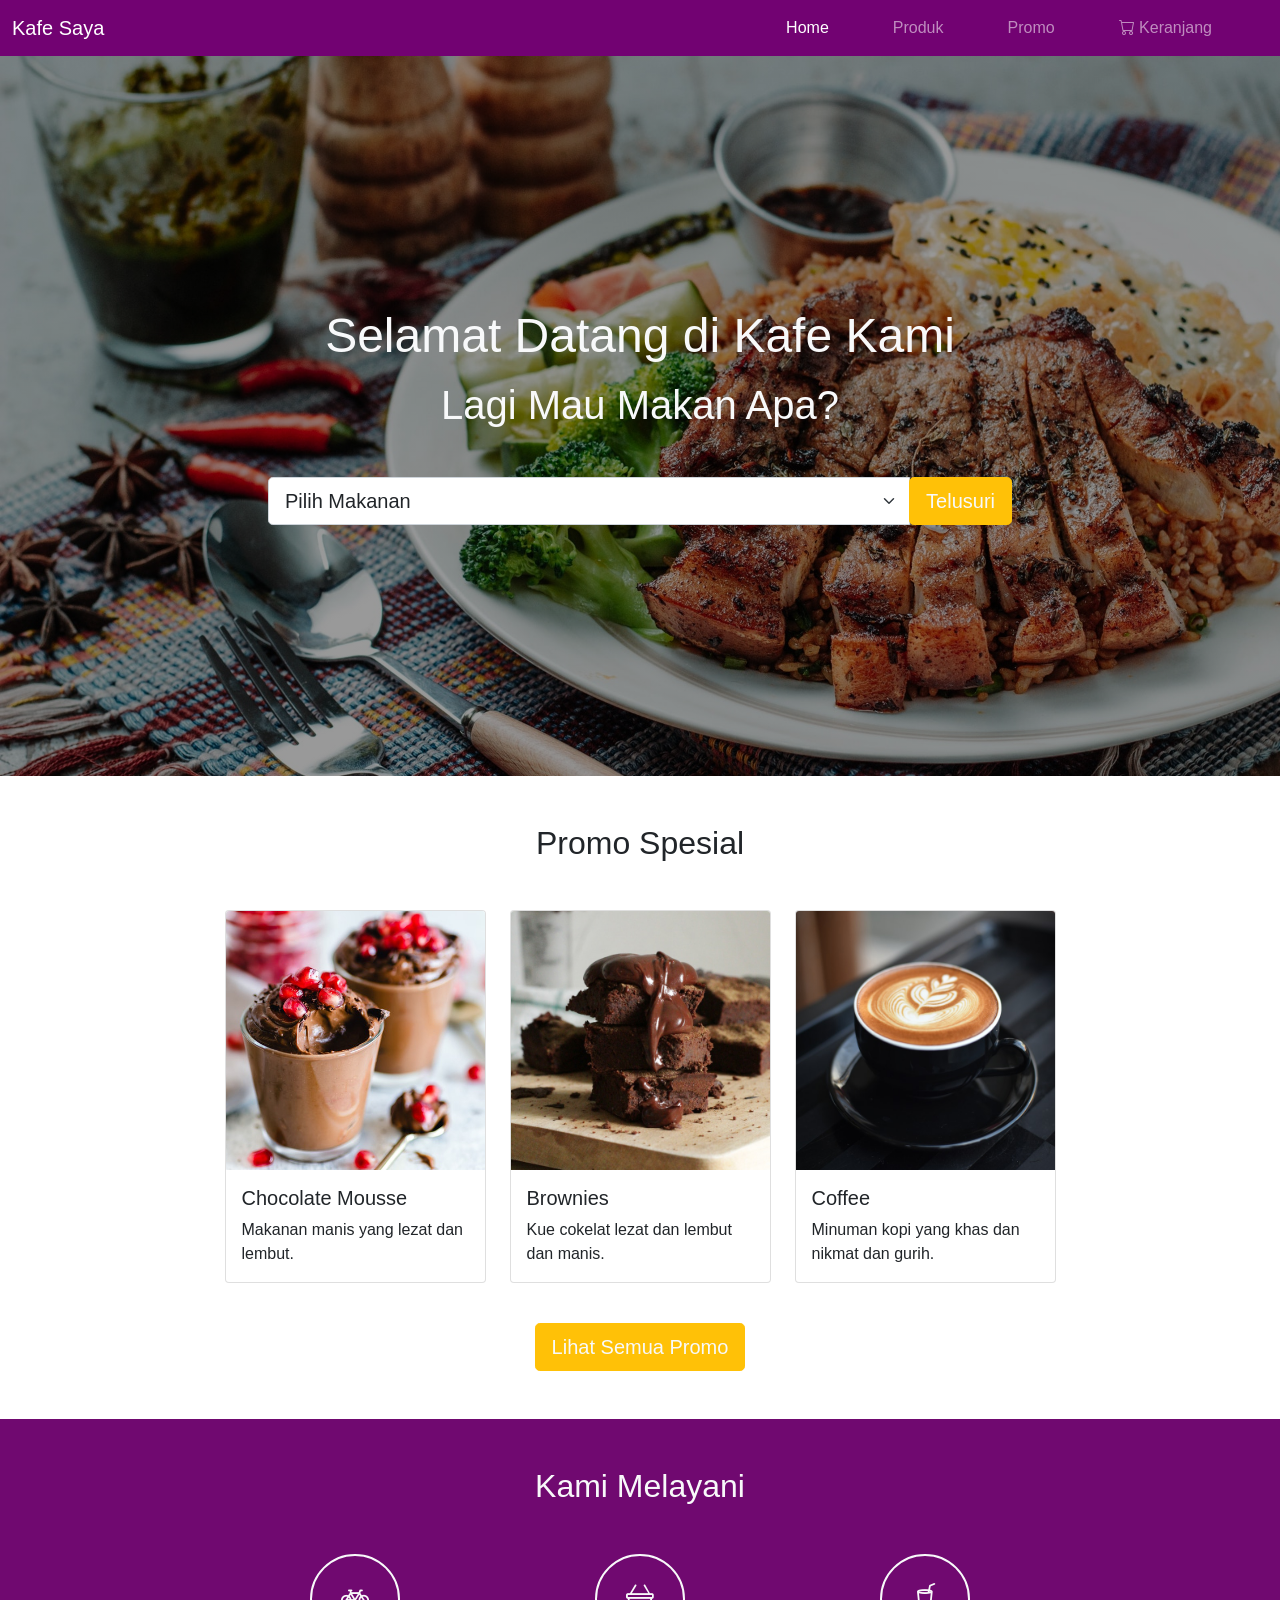
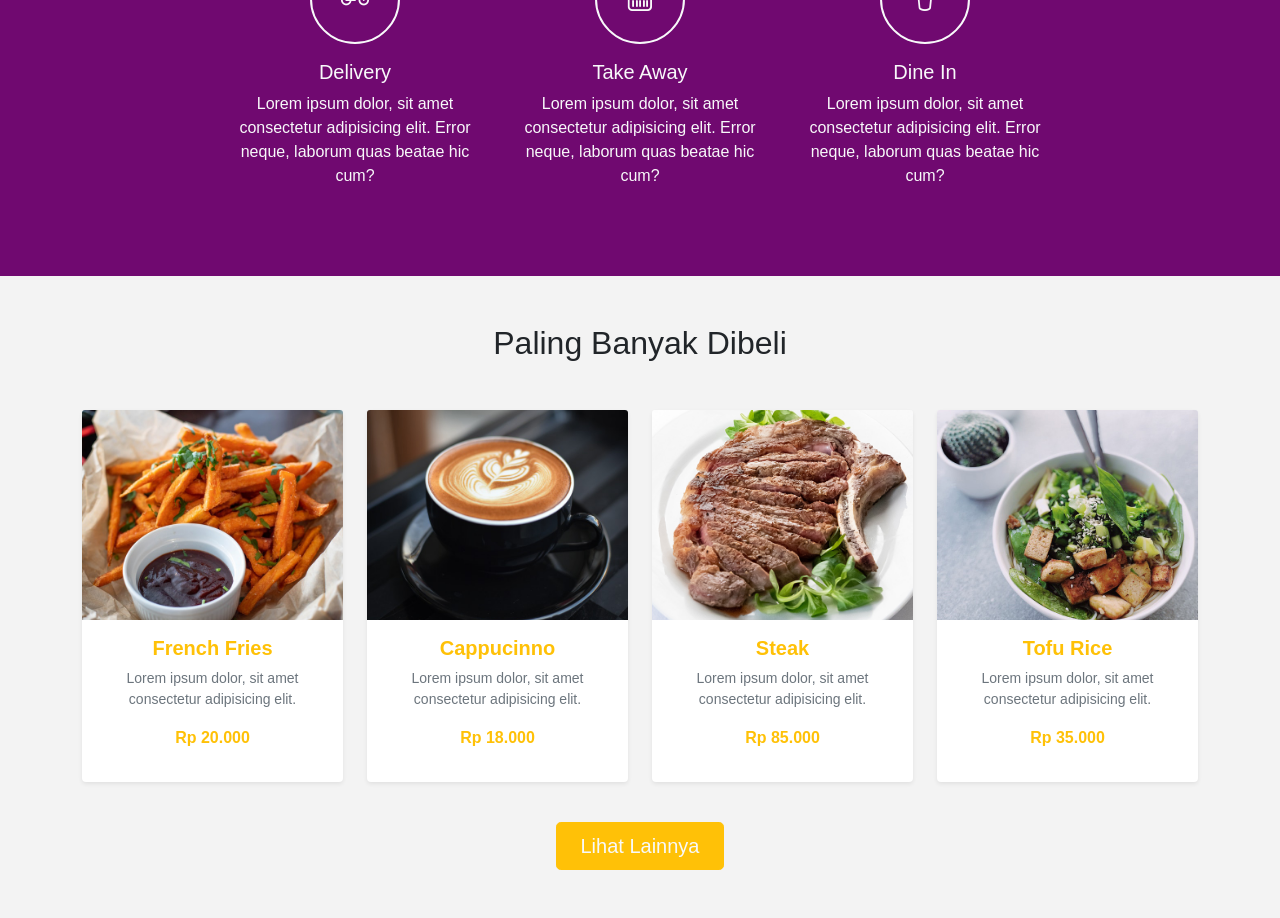
==== index.html @ b51c82a8 "First Commit2" ====
<!DOCTYPE html>
<html lang="en">
<head>
    <meta charset="UTF-8">
    <meta name="viewport" content="width=device-width, initial-scale=1.0">
    <title>Toko Saya</title>
    <link rel="stylesheet" href="bootstrap-5.0.0-dist/css/bootstrap.min.css">
    <link rel="stylesheet" href="https://cdn.jsdelivr.net/npm/bootstrap-icons@1.13.1/font/bootstrap-icons.min.css">
    <link rel="stylesheet" href="/css/style.css">
</head>
<body>

    <nav class="navbar navbar-expand-lg navbar-dark bg-dark main-color">
  <div class="container-fluid">
    <button class="navbar-toggler" type="button" data-bs-toggle="collapse" data-bs-target="#navbarNav" aria-controls="navbarNav" aria-expanded="false" aria-label="Toggle navigation">
      <span class="navbar-toggler-icon"></span>
    </button>
    <div class="collapse navbar-collapse" id="navbarNav">
        <a class="navbar-brand me-auto" href="#">Kafe Saya</a>
      <ul class="navbar-nav">
        <li class="nav-item me-5">
          <a class="nav-link active" aria-current="page" href="#">Home</a>
        </li>
        <li class="nav-item me-5">
          <a class="nav-link" href="#">Produk</a>
        </li>
        <li class="nav-item me-5">
          <a class="nav-link" href="#">Promo</a>
        </li>
        <li class="nav-item me-5">
          <a class="nav-link" href="#"><i class="bi bi-cart"></i> Keranjang</a>
        </li>
      </ul>
    </div>
  </div>
</nav>

<div class="container-fluid banner align-items-center d-flex justify-content-center">
    <div class="container">
        <h1 class="text-light text-center display-5 mb-3">Selamat Datang di Kafe Kami</h1>
        <h2 class="text-light text-center display-6 mb-4">Lagi Mau Makan Apa?</h2>
        <div class="col-md-8 offset-md-2">
            <div class="input-group input-group-lg mt-5">
                <select class="form-select" id="inputGroupSelect04">
                    <option selected>Pilih Makanan</option>
                    <option value="1">Western Food</option>
                    <option value="2">Eastern Food</option>
                    <option value="3">Indonesian Food</option>
                </select>
                    <div class="input-group-append">
                        <button class="btn btn-lg btn-warning text-light" type="button">Telusuri</button>
                    </div>
            </div>
        </div>
    </div>
</div>

<div class="container-fluid py-5">
    <div class="container">
        <h2 class="text-center ">Promo Spesial</h2>

        <div class="row mt-5 justify-content-center">
            <div class="col-sm-6 col-lg-3 hovered-card mb-3">
                <div class="card">
                    <img src="image/product/thumb/chocolate-mousse.jpg" class="card-img-top" alt="...">
                    <div class="card-body">
                        <h5 class="card-title">Chocolate Mousse</h5>
                        <p class="card-text">Makanan manis yang lezat dan lembut.</p>
            
                    </div>
                </div>
            </div>

            <div class="col-sm-6 col-lg-3 hovered-card mb-3">
                <div class="card">
                    <img src="image/product/thumb/brownies.jpg" class="card-img-top" alt="...">
                    <div class="card-body">
                        <h5 class="card-title">Brownies</h5>
                        <p class="card-text">Kue cokelat lezat dan lembut dan manis.</p>
                    </div>
                </div>
            </div>

            <div class="col-sm-6 col-lg-3 hovered-card mb-3">
                <div class="card">
                    <img src="image/product/thumb/coffee.jpg" class="card-img-top" alt="...">
                    <div class="card-body">
                        <h5 class="card-title">Coffee</h5>
                        <p class="card-text">Minuman kopi yang khas dan nikmat dan gurih.</p>
                      
                    </div>
                </div>
            </div>    
            <div class="text-center mt-4 d-flex justify-content-center">
                <button class="btn btn-warning btn-lg text-light">Lihat Semua Promo</button>
            </div>
        </div>
    </div>
</div>

<div class="container-fluid py-5 pelayanan">
    <div class="container">
        <h2 class="text-center text-light mb-5">Kami Melayani</h2>

        <div class="row justify-content-center text-center text-light">

            <!-- Delivery -->
            <div class="col-sm-6 col-lg-3 mb-4 pelayanan-content">
                <div class="d-flex justify-content-center mb-3">
                    <div class="icon-circle rounded-circle d-flex align-items-center justify-content-center border border-light border-2">
                        <i class="bi bi-bicycle fs-3 text-light"></i>
                    </div>
                </div>
                <h5 class="text-light">Delivery</h5>
                <p class="text-light">Lorem ipsum dolor, sit amet consectetur adipisicing elit. Error neque, laborum quas beatae hic cum?</p>
            </div>

            <!-- Take Away -->
            <div class="col-sm-6 col-lg-3 mb-4 pelayanan-content">
                <div class="d-flex justify-content-center mb-3">
                    <div class="icon-circle rounded-circle d-flex align-items-center justify-content-center border border-light border-2">
                        <i class="bi bi-basket fs-3 text-light"></i>
                    </div>
                </div>
                <h5 class="text-light">Take Away</h5>
                <p class="text-light">Lorem ipsum dolor, sit amet consectetur adipisicing elit. Error neque, laborum quas beatae hic cum?</p>
            </div>

            <!-- Dine In -->
            <div class="col-sm-6 col-lg-3 mb-4 pelayanan-content">
                <div class="d-flex justify-content-center mb-3">
                    <div class="icon-circle rounded-circle d-flex align-items-center justify-content-center border border-light border-2">
                        <i class="bi bi-cup-straw fs-3 text-light"></i>
                    </div>
                </div>
                <h5 class="text-light">Dine In</h5>
                <p class="text-light">Lorem ipsum dolor, sit amet consectetur adipisicing elit. Error neque, laborum quas beatae hic cum?</p>
            </div>

        </div>
    </div>
</div>


<div class="container-fluid py-5 menu-favorit">
    <div class="container">
        <h2 class="text-center mb-5">Paling Banyak Dibeli</h2>

        <div class="row justify-content-center">

            <!-- Card 1: French Fries -->
            <div class="col-sm-6 col-lg-3 mb-4 menu-favorit-content">
                <div class="card border-0 shadow-sm">
                    <img src="image/product/thumb/french-fries.jpg" class="card-img-top" alt="French Fries" style="height: 210px; object-fit: cover;">
                    <div class="card-body text-center">
                        <h5 class="card-title fw-bold" style="color: #FFC107;">French Fries</h5>
                        <p class="card-text text-muted small">Lorem ipsum dolor, sit amet consectetur adipisicing elit.</p>
                        <p class="fw-bold" style="color: #FFC107;">Rp 20.000</p>
                    </div>
                </div>
            </div>

            <!-- Card 2: Cappucino -->
            <div class="col-sm-6 col-lg-3 mb-4 menu-favorit-content">
                <div class="card border-0 shadow-sm">
                    <img src="image/product/thumb/coffee.jpg" class="card-img-top" alt="Cappucino" style="height: 210px; object-fit: cover;">
                    <div class="card-body text-center">
                        <h5 class="card-title fw-bold" style="color: #FFC107;">Cappucinno</h5>
                        <p class="card-text text-muted small">Lorem ipsum dolor, sit amet consectetur adipisicing elit.</p>
                        <p class="fw-bold" style="color: #FFC107;">Rp 18.000</p>
                    </div>
                </div>
            </div>

            <!-- Card 3: Steak -->
            <div class="col-sm-6 col-lg-3 mb-4 menu-favorit-content">
                <div class="card border-0 shadow-sm">
                    <img src="image/product/thumb/steak.jpg" class="card-img-top" alt="Steak" style="height: 210px; object-fit: cover;">
                    <div class="card-body text-center">
                        <h5 class="card-title fw-bold" style="color: #FFC107;">Steak</h5>
                        <p class="card-text text-muted small">Lorem ipsum dolor, sit amet consectetur adipisicing elit.</p>
                        <p class="fw-bold" style="color: #FFC107;">Rp 85.000</p>
                    </div>
                </div>
            </div>

            <!-- Card 4: Tofu Rice -->
            <div class="col-sm-6 col-lg-3 mb-4 menu-favorit-content">
                <div class="card border-0 shadow-sm">
                    <img src="image/product/thumb/tofu-rice.jpg" class="card-img-top" alt="Tofu Rice" style="height: 210px; object-fit: cover;">
                    <div class="card-body text-center">
                        <h5 class="card-title fw-bold" style="color: #FFC107;">Tofu Rice</h5>
                        <p class="card-text text-muted small">Lorem ipsum dolor, sit amet consectetur adipisicing elit.</p>
                        <p class="fw-bold" style="color: #FFC107;">Rp 35.000</p>
                    </div>
                </div>
            </div>

        </div>

        <!-- Tombol -->
        <div class="text-center mt-3">
            <button class="btn btn-warning btn-lg text-light px-4">Lihat Lainnya</button>
        </div>

    </div>
</div

<script src="bootstrap-5.0.0-dist/js/bootstrap.bundle.min.js"></script>
</body>
</html>
---- css/style.css ----
body {
    font-family: cursive, 'Trebuchet MS', 'Lucida Sans Unicode', 'Lucida Grande', 'Lucida Sans', Arial, sans-serif;
}

.main-bg {
    background-color: rgb(114, 2, 114);
}

.main-color {
    color: rgb(114, 2, 114) !important;
    background-color: rgb(114, 2, 114) !important;
}

/* banner */

.banner {
    height: 80vh;
    background: linear-gradient(rgba(0, 0, 0, 0.4), rgba(0, 0, 0, 0.4)), url('../image/banner.jpg');
    background-size: cover;
    background-position: center;
}

/* promo */

.hovered-card {
    transition: .3s;
}

.hovered-card:hover {
    transform: scale(1.1);
}

.card-promo {
    transition: .3s;
    margin-bottom: 20px;
}

.card-promo:hover {
    transform: scale(1.1);
}

/* pelayanan */

.pelayanan {
    background-color: #700970;
}

.pelayanan-content {
    transition: .3s;
}

.pelayanan-content:hover {
    transform: scale(1.1);
}

.pelayanan .icon-circle {
    width: 90px;
    height: 90px;
    border: solid 2px;
}

/* menu favorit */

.menu-favorit {
    background-color: rgba(243, 243, 243);
}

.menu-favorit-content {
    transition: .3s;
}

.menu-favorit-content:hover {
    transform: scale(1.1);
}

/* testimony */

.testimony-content {
    transition: .3s;
}

.testimony-content:hover {
    transform: scale(1.1);
}

/* subscribe */

.subscribe-content {
    background-color: rgba(0, 0, 0, 0.7);
}

/* produk banner */
.produk-banner {
    height: 50vh;
    background: linear-gradient(rgba(0, 0, 0, 0.6), rgba(0, 0, 0, 0.6)), url('../image/banner.jpg');
    background-size: cover;
    background-position: center;
}
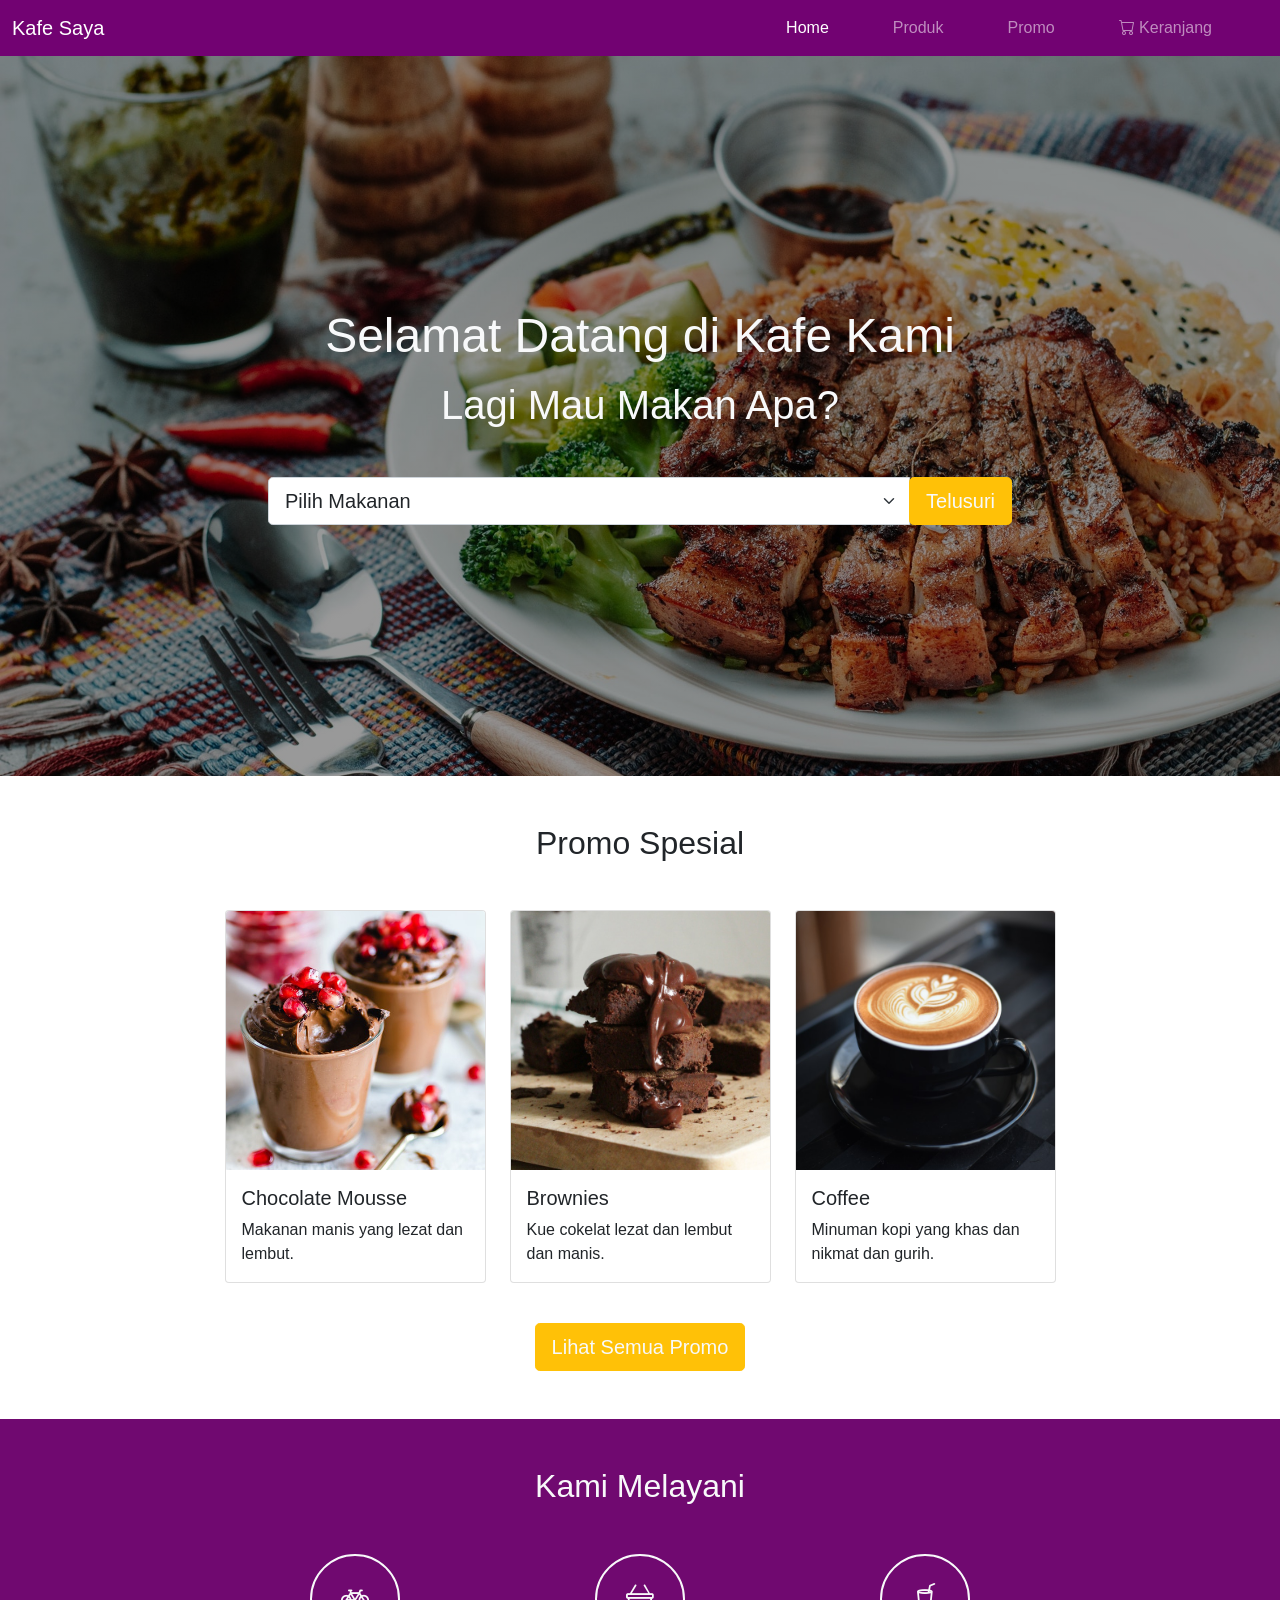
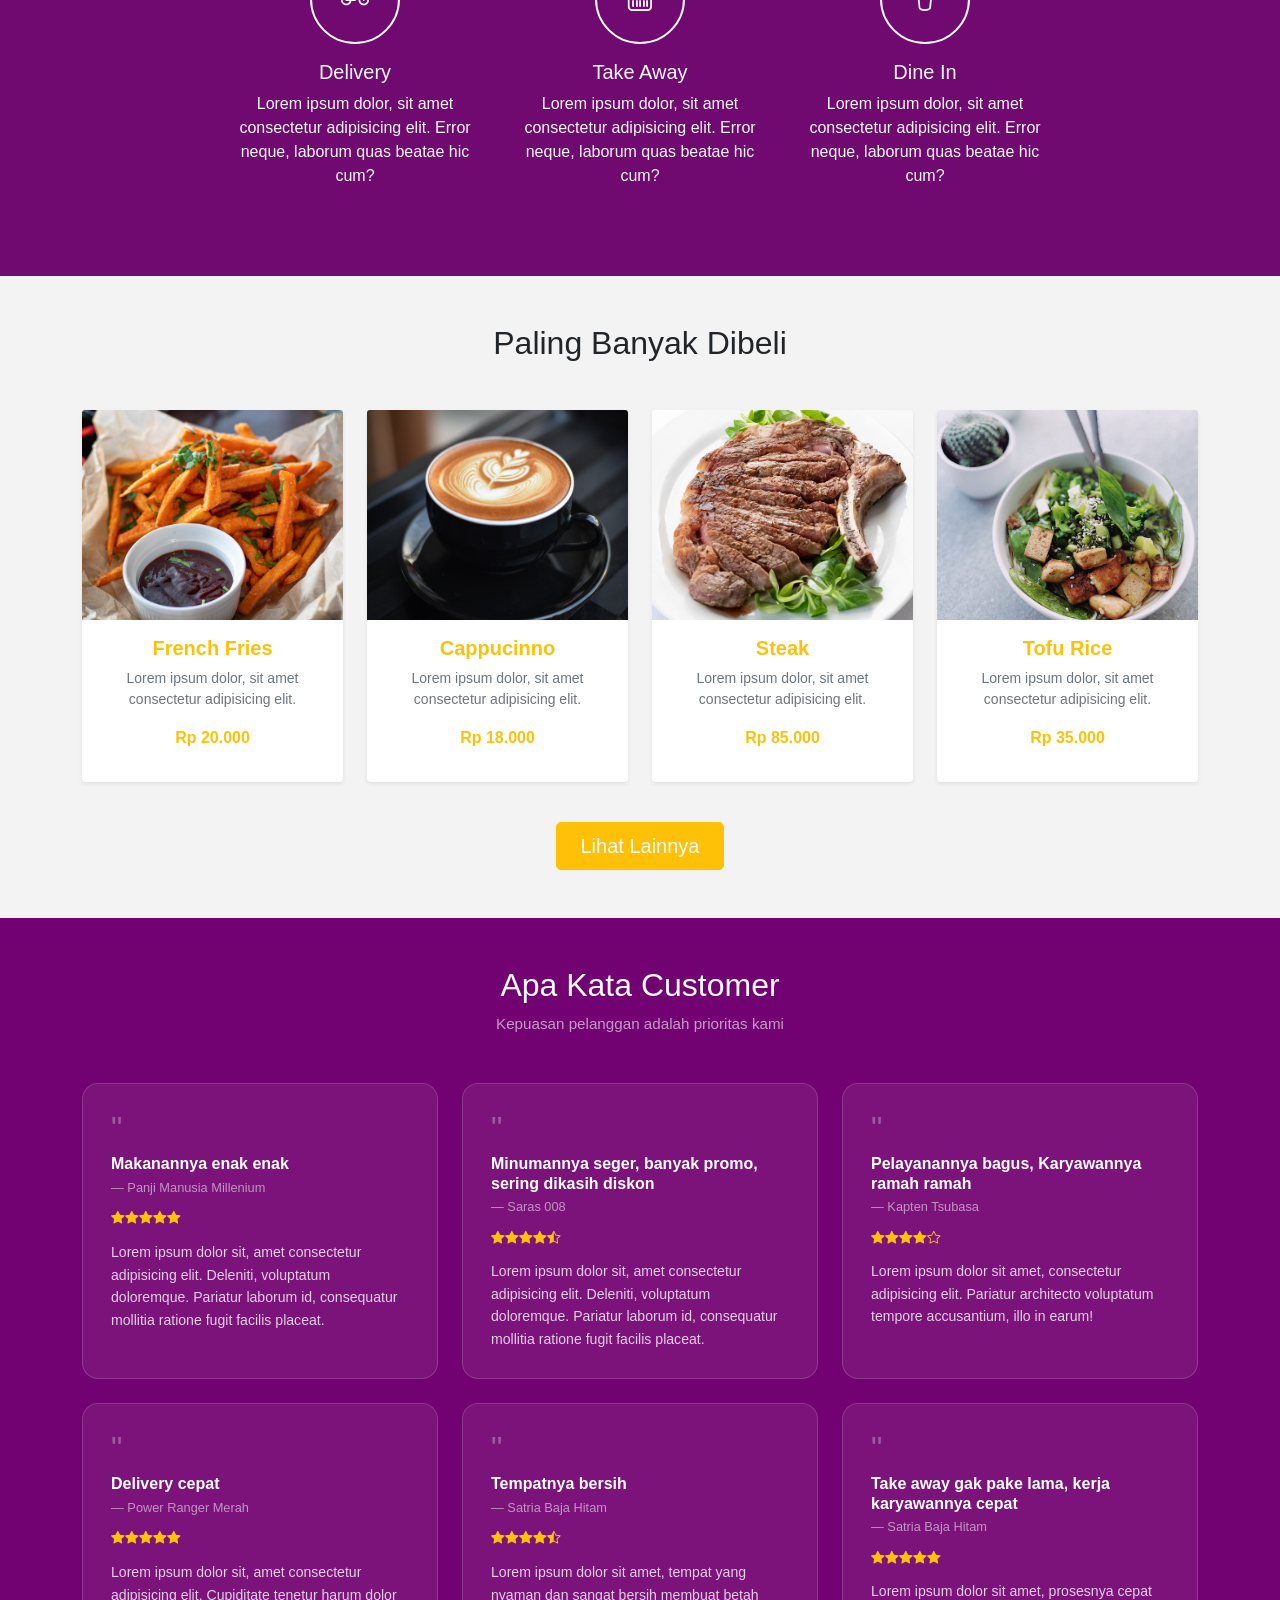
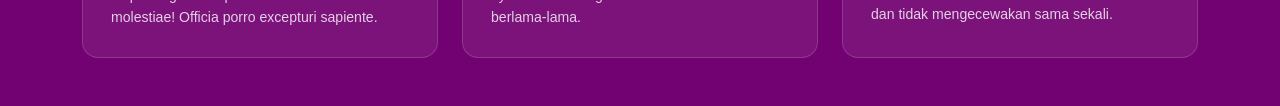
==== commit 4d50cf85: "First Commit2" ====
--- a/index.html
+++ b/index.html
@@ -204,7 +204,95 @@
         </div>
 
     </div>
-</div
+</div>
+
+<div class="container-fluid py-5 testimony">
+    <div class="container">
+        <h2 class="text-center text-light mb-2">Apa Kata Customer</h2>
+        <p class="text-center mb-5" style="color: rgba(255,255,255,0.6); font-size: 0.95rem;">Kepuasan pelanggan adalah prioritas kami</p>
+
+        <div class="row g-4">
+
+            <!-- Card 1 -->
+            <div class="col-sm-6 col-lg-4">
+                <div class="testimony-card">
+                    <div class="quote-icon">"</div>
+                    <h5>Makanannya enak enak</h5>
+                    <div class="author">— Panji Manusia Millenium</div>
+                    <div class="stars">
+                        <i class="bi bi-star-fill"></i><i class="bi bi-star-fill"></i><i class="bi bi-star-fill"></i><i class="bi bi-star-fill"></i><i class="bi bi-star-fill"></i>
+                    </div>
+                    <p>Lorem ipsum dolor sit, amet consectetur adipisicing elit. Deleniti, voluptatum doloremque. Pariatur laborum id, consequatur mollitia ratione fugit facilis placeat.</p>
+                </div>
+            </div>
+
+            <!-- Card 2 -->
+            <div class="col-sm-6 col-lg-4">
+                <div class="testimony-card">
+                    <div class="quote-icon">"</div>
+                    <h5>Minumannya seger, banyak promo, sering dikasih diskon</h5>
+                    <div class="author">— Saras 008</div>
+                    <div class="stars">
+                        <i class="bi bi-star-fill"></i><i class="bi bi-star-fill"></i><i class="bi bi-star-fill"></i><i class="bi bi-star-fill"></i><i class="bi bi-star-half"></i>
+                    </div>
+                    <p>Lorem ipsum dolor sit, amet consectetur adipisicing elit. Deleniti, voluptatum doloremque. Pariatur laborum id, consequatur mollitia ratione fugit facilis placeat.</p>
+                </div>
+            </div>
+
+            <!-- Card 3 -->
+            <div class="col-sm-6 col-lg-4">
+                <div class="testimony-card">
+                    <div class="quote-icon">"</div>
+                    <h5>Pelayanannya bagus, Karyawannya ramah ramah</h5>
+                    <div class="author">— Kapten Tsubasa</div>
+                    <div class="stars">
+                        <i class="bi bi-star-fill"></i><i class="bi bi-star-fill"></i><i class="bi bi-star-fill"></i><i class="bi bi-star-fill"></i><i class="bi bi-star"></i>
+                    </div>
+                    <p>Lorem ipsum dolor sit amet, consectetur adipisicing elit. Pariatur architecto voluptatum tempore accusantium, illo in earum!</p>
+                </div>
+            </div>
+
+            <!-- Card 4 -->
+            <div class="col-sm-6 col-lg-4">
+                <div class="testimony-card">
+                    <div class="quote-icon">"</div>
+                    <h5>Delivery cepat</h5>
+                    <div class="author">— Power Ranger Merah</div>
+                    <div class="stars">
+                        <i class="bi bi-star-fill"></i><i class="bi bi-star-fill"></i><i class="bi bi-star-fill"></i><i class="bi bi-star-fill"></i><i class="bi bi-star-fill"></i>
+                    </div>
+                    <p>Lorem ipsum dolor sit, amet consectetur adipisicing elit. Cupiditate tenetur harum dolor molestiae! Officia porro excepturi sapiente.</p>
+                </div>
+            </div>
+
+            <!-- Card 5 -->
+            <div class="col-sm-6 col-lg-4">
+                <div class="testimony-card">
+                    <div class="quote-icon">"</div>
+                    <h5>Tempatnya bersih</h5>
+                    <div class="author">— Satria Baja Hitam</div>
+                    <div class="stars">
+                        <i class="bi bi-star-fill"></i><i class="bi bi-star-fill"></i><i class="bi bi-star-fill"></i><i class="bi bi-star-fill"></i><i class="bi bi-star-half"></i>
+                    </div>
+                    <p>Lorem ipsum dolor sit amet, tempat yang nyaman dan sangat bersih membuat betah berlama-lama.</p>
+                </div>
+            </div>
+
+            <!-- Card 6 -->
+            <div class="col-sm-6 col-lg-4">
+                <div class="testimony-card">
+                    <div class="quote-icon">"</div>
+                    <h5>Take away gak pake lama, kerja karyawannya cepat</h5>
+                    <div class="author">— Satria Baja Hitam</div>
+                    <div class="stars">
+                        <i class="bi bi-star-fill"></i><i class="bi bi-star-fill"></i><i class="bi bi-star-fill"></i><i class="bi bi-star-fill"></i><i class="bi bi-star-fill"></i>
+                    </div>
+                    <p>Lorem ipsum dolor sit amet, prosesnya cepat dan tidak mengecewakan sama sekali.</p>
+                </div>
+            </div>
+        </div>
+    </div>
+</div>
 
 <script src="bootstrap-5.0.0-dist/js/bootstrap.bundle.min.js"></script>
 </body>
--- a/css/style.css
+++ b/css/style.css
@@ -73,14 +73,58 @@
     transform: scale(1.1);
 }
 
+
 /* testimony */
-
-.testimony-content {
-    transition: .3s;
+.testimony {
+    background-color: rgb(114, 2, 114) !important;
 }
 
-.testimony-content:hover {
-    transform: scale(1.1);
+.testimony-card {
+    background: rgba(255, 255, 255, 0.07) !important;
+    border: 1px solid rgba(255, 255, 255, 0.15) !important;
+    border-radius: 16px;
+    padding: 28px;
+    transition: .3s;
+    height: 100%;
+}
+
+.testimony-card:hover {
+    transform: translateY(-6px);
+    background: rgba(255, 255, 255, 0.13);
+    border-color: rgba(255, 255, 255, 0.3);
+}
+
+.testimony-card .quote-icon {
+    font-size: 2rem;
+    color: rgba(255, 255, 255, 0.3);
+    line-height: 1;
+    margin-bottom: 10px;
+}
+
+.testimony-card h5 {
+    font-size: 1rem;
+    font-weight: 700;
+    color: #fff;
+    margin-bottom: 4px;
+}
+
+.testimony-card .author {
+    font-size: 0.8rem;
+    color: rgba(255, 255, 255, 0.55);
+    margin-bottom: 12px;
+}
+
+.testimony-card p {
+    font-size: 0.88rem;
+    color: rgba(255, 255, 255, 0.8);
+    line-height: 1.6;
+    margin-bottom: 0;
+}
+
+.testimony-card .stars {
+    color: #FFC107;
+    font-size: 0.85rem;
+    margin-bottom: 12px;
 }
 
 /* subscribe */
@@ -95,4 +139,5 @@
     background: linear-gradient(rgba(0, 0, 0, 0.6), rgba(0, 0, 0, 0.6)), url('../image/banner.jpg');
     background-size: cover;
     background-position: center;
-}+}
+
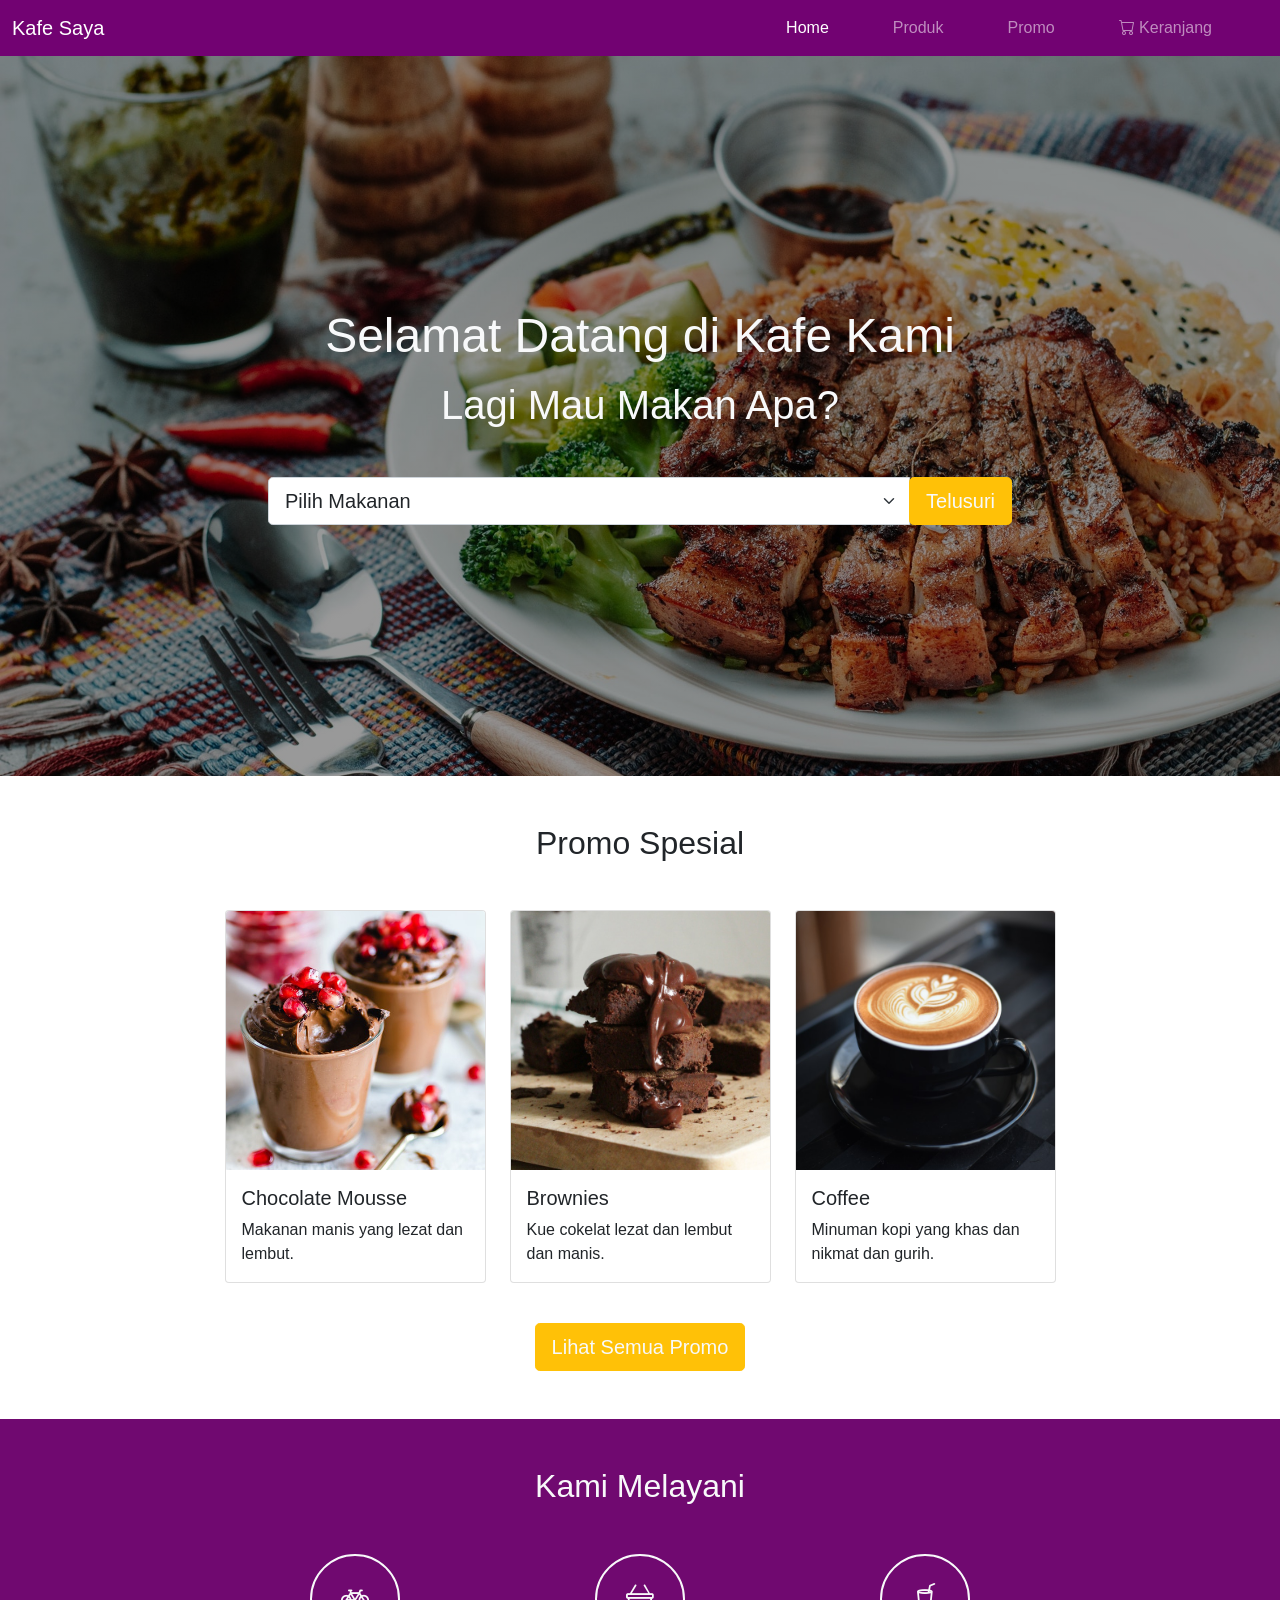
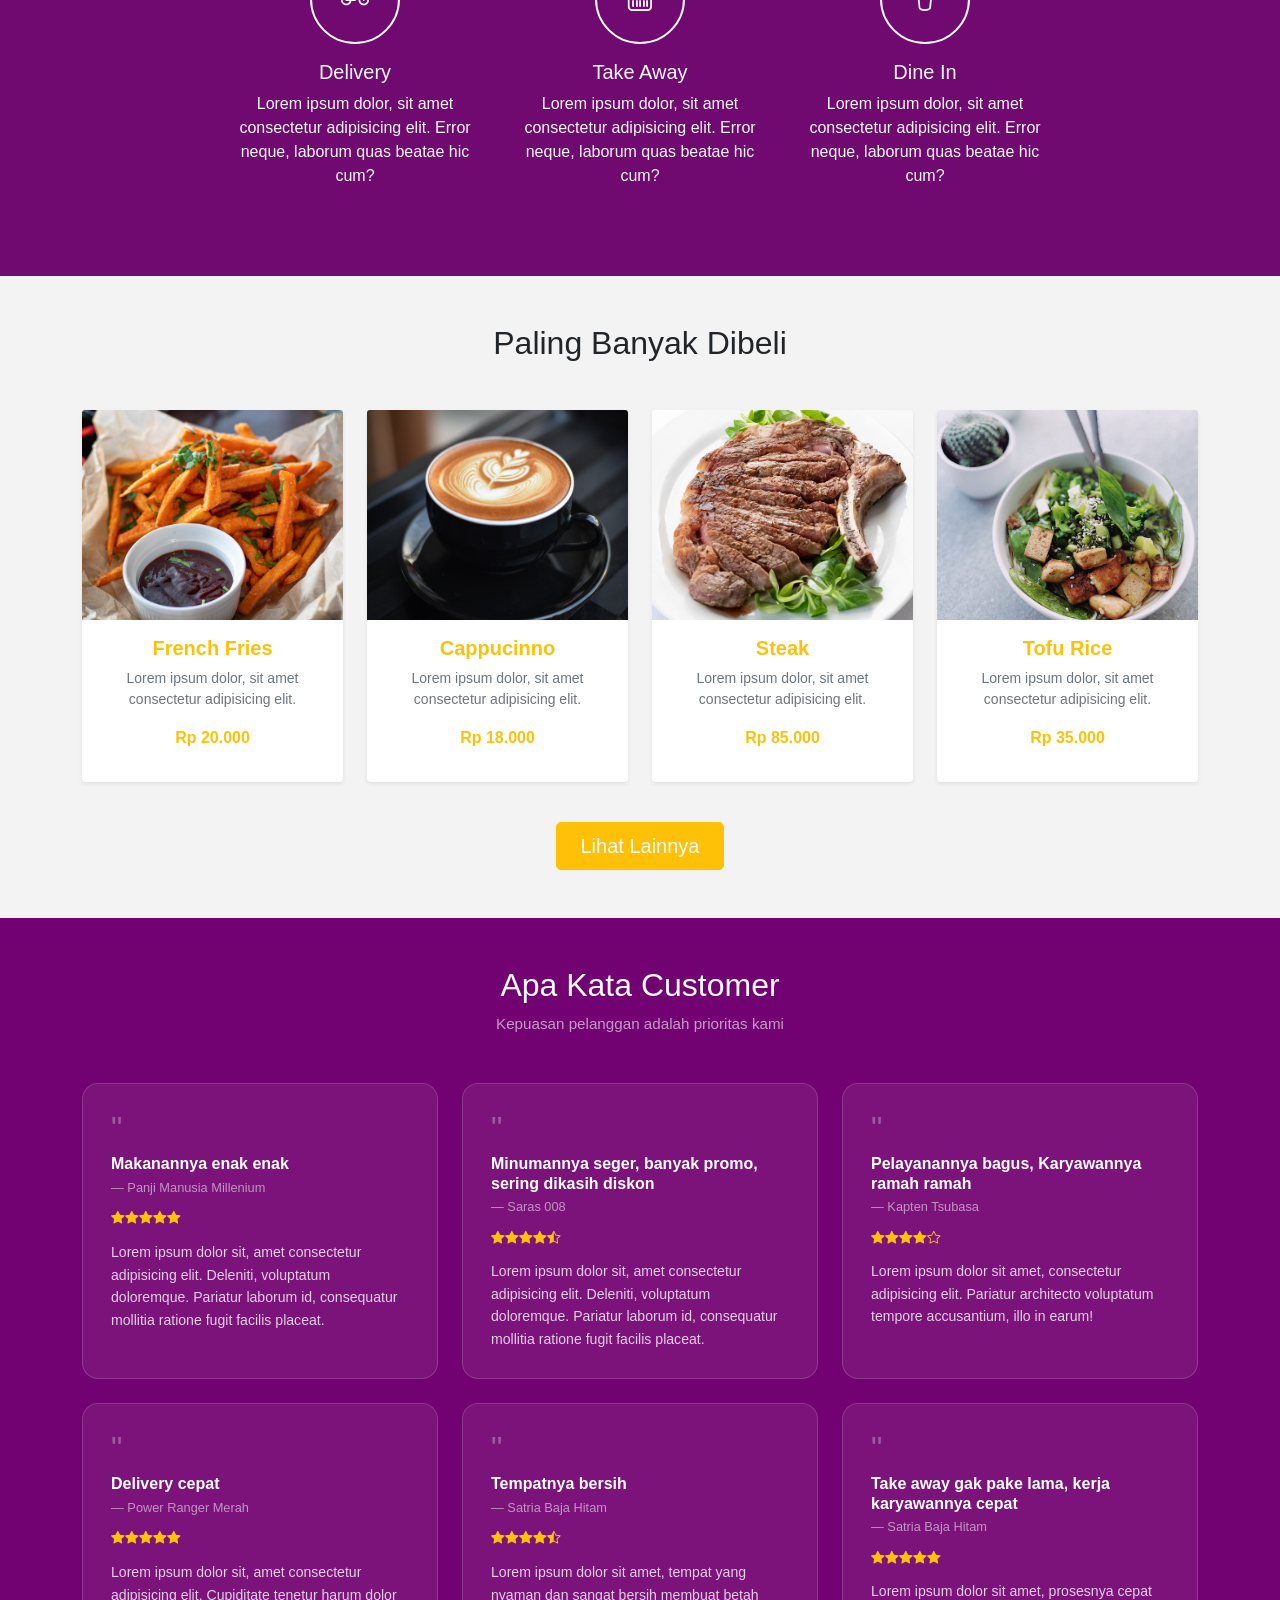
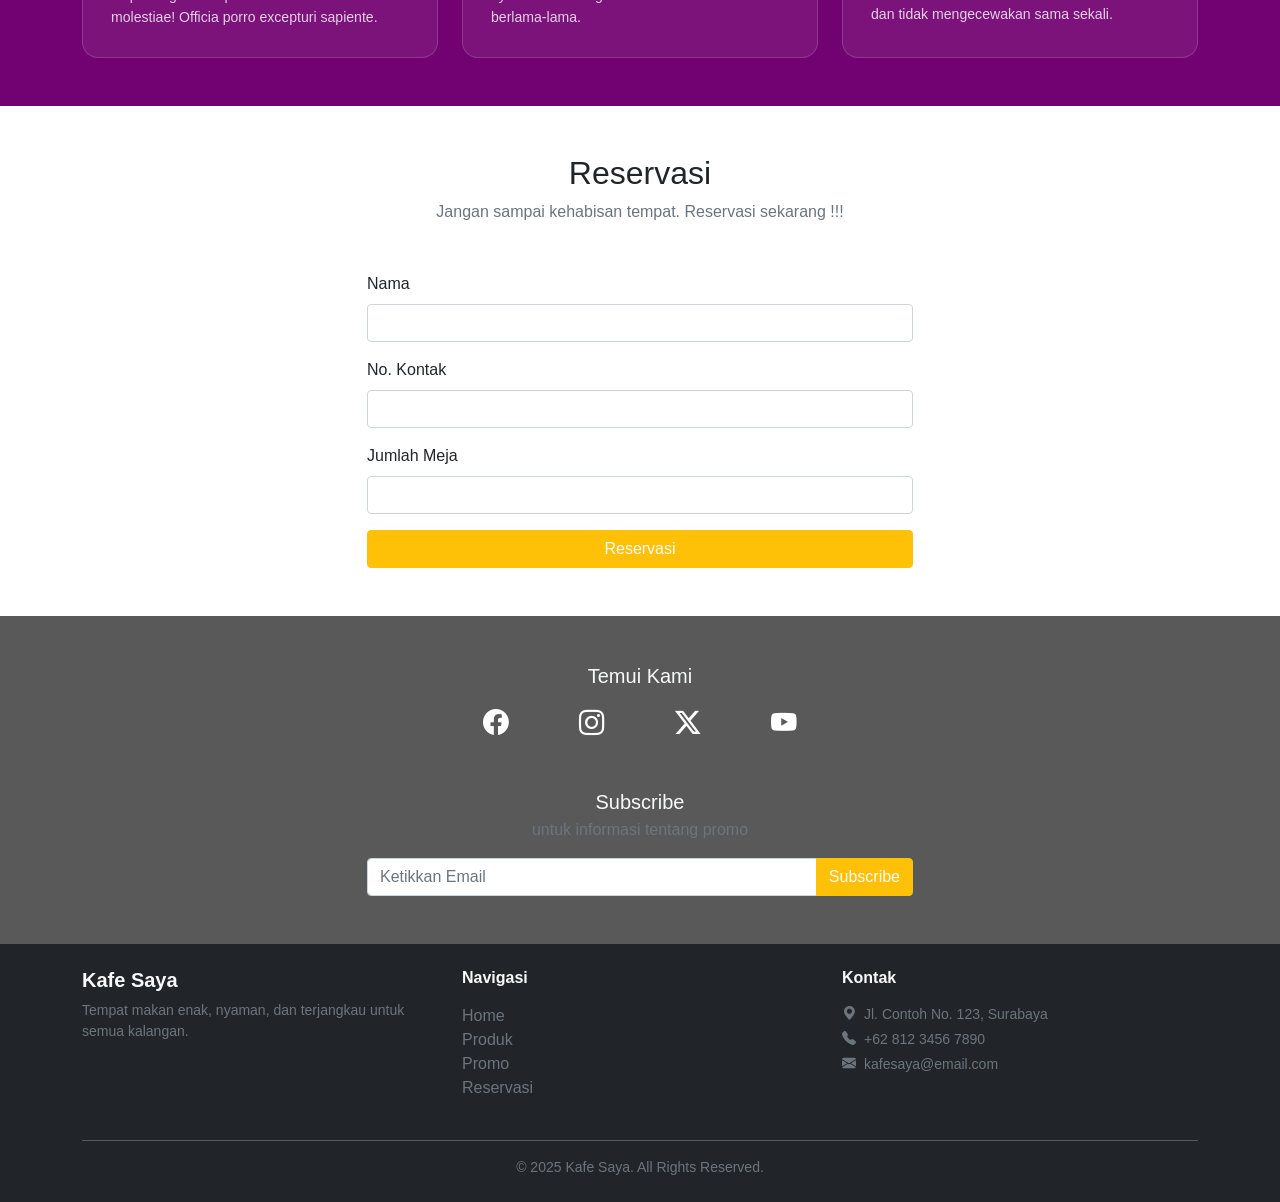
==== commit faf6a805: "selesai landing page" ====
--- a/index.html
+++ b/index.html
@@ -294,6 +294,115 @@
     </div>
 </div>
 
+<div class="container-fluid py-5">
+    <div class="container">
+
+        <h2 class="text-center mb-2">Reservasi</h2>
+        <p class="text-center text-muted mb-5">Jangan sampai kehabisan tempat. Reservasi sekarang !!!</p>
+
+        <div class="row justify-content-center">
+            <div class="col-md-6">
+
+                <div class="mb-3">
+                    <label class="form-label">Nama</label>
+                    <input type="text" class="form-control">
+                </div>
+
+                <div class="mb-3">
+                    <label class="form-label">No. Kontak</label>
+                    <input type="text" class="form-control">
+                </div>
+
+                <div class="mb-3">
+                    <label class="form-label">Jumlah Meja</label>
+                    <input type="number" class="form-control">
+                </div>
+
+                <div class="d-grid">
+                    <button class="btn btn-warning text-light">Reservasi</button>
+                </div>
+
+            </div>
+        </div>
+
+    </div>
+</div>
+
+<!-- SECTION FOOTER -->
+<div class="container-fluid py-5 footer">
+    <div class="container">
+
+       
+        <h5 class="text-center text-light mb-3">Temui Kami</h5>
+
+        <div class="d-flex justify-content-center mb-5" style="gap: 70px">
+            <a href="https://facebook.com/username" target="_blank" class="social-icon">
+                <i class="bi bi-facebook"></i>
+            </a>
+            <a href="https://instagram.com/username" target="_blank" class="social-icon">
+                <i class="bi bi-instagram"></i>
+            </a>
+            <a href="https://twitter.com/username" target="_blank" class="social-icon">
+                <i class="bi bi-twitter-x"></i>
+            </a>
+            <a href="https://youtube.com/@username" target="_blank" class="social-icon">
+                <i class="bi bi-youtube"></i>
+            </a>
+        </div>
+
+        <!-- Subscribe -->
+        <h5 class="text-center text-light mb-1">Subscribe</h5>
+        <p class="text-center text-muted mb-3">untuk informasi tentang promo</p>
+
+        <div class="row justify-content-center">
+            <div class="col-md-6">
+                <div class="input-group">
+                    <input type="email" class="form-control" placeholder="Ketikkan Email">
+                    <button class="btn btn-warning text-light">Subscribe</button>
+                </div>
+            </div>
+        </div>
+
+    </div>
+</div>
+
+
+<footer class="bg-dark text-light py-4">
+    <div class="container">
+
+        <div class="row text-center text-md-start">
+
+            <div class="col-md-4 mb-3 mb-md-0">
+                <h5 class="fw-bold">Kafe Saya</h5>
+                <p class="text-muted small">Tempat makan enak, nyaman, dan terjangkau untuk semua kalangan.</p>
+            </div>
+
+            <div class="col-md-4 mb-3 mb-md-0">
+                <h6 class="fw-bold mb-3">Navigasi</h6>
+                <ul class="list-unstyled">
+                    <li><a href="#" class="text-muted text-decoration-none">Home</a></li>
+                    <li><a href="#" class="text-muted text-decoration-none">Produk</a></li>
+                    <li><a href="#" class="text-muted text-decoration-none">Promo</a></li>
+                    <li><a href="#" class="text-muted text-decoration-none">Reservasi</a></li>
+                </ul>
+            </div>
+            
+            <div class="col-md-4">
+                <h6 class="fw-bold mb-3">Kontak</h6>
+                <ul class="list-unstyled text-muted small">
+                    <li class="mb-1"><i class="bi bi-geo-alt-fill me-2"></i>Jl. Contoh No. 123, Surabaya</li>
+                    <li class="mb-1"><i class="bi bi-telephone-fill me-2"></i>+62 812 3456 7890</li>
+                    <li><i class="bi bi-envelope-fill me-2"></i>kafesaya@email.com</li>
+                </ul>
+            </div>
+        </div>
+        <hr class="border-secondary mt-4 mb-3">
+        <p class="text-center text-muted small mb-0">
+            &copy; 2025 Kafe Saya. All Rights Reserved.
+        </p>
+    </div>
+</footer>
+
 <script src="bootstrap-5.0.0-dist/js/bootstrap.bundle.min.js"></script>
 </body>
 </html>
--- a/css/style.css
+++ b/css/style.css
@@ -141,3 +141,17 @@
     background-position: center;
 }
 
+
+.footer {
+    background-color: #595959;
+}
+
+.footer .social-icon {
+    font-size: 1.6rem;
+    color: #fff;
+    transition: .3s;
+}
+
+.footer .social-icon:hover {
+    color: #FFC107;
+}
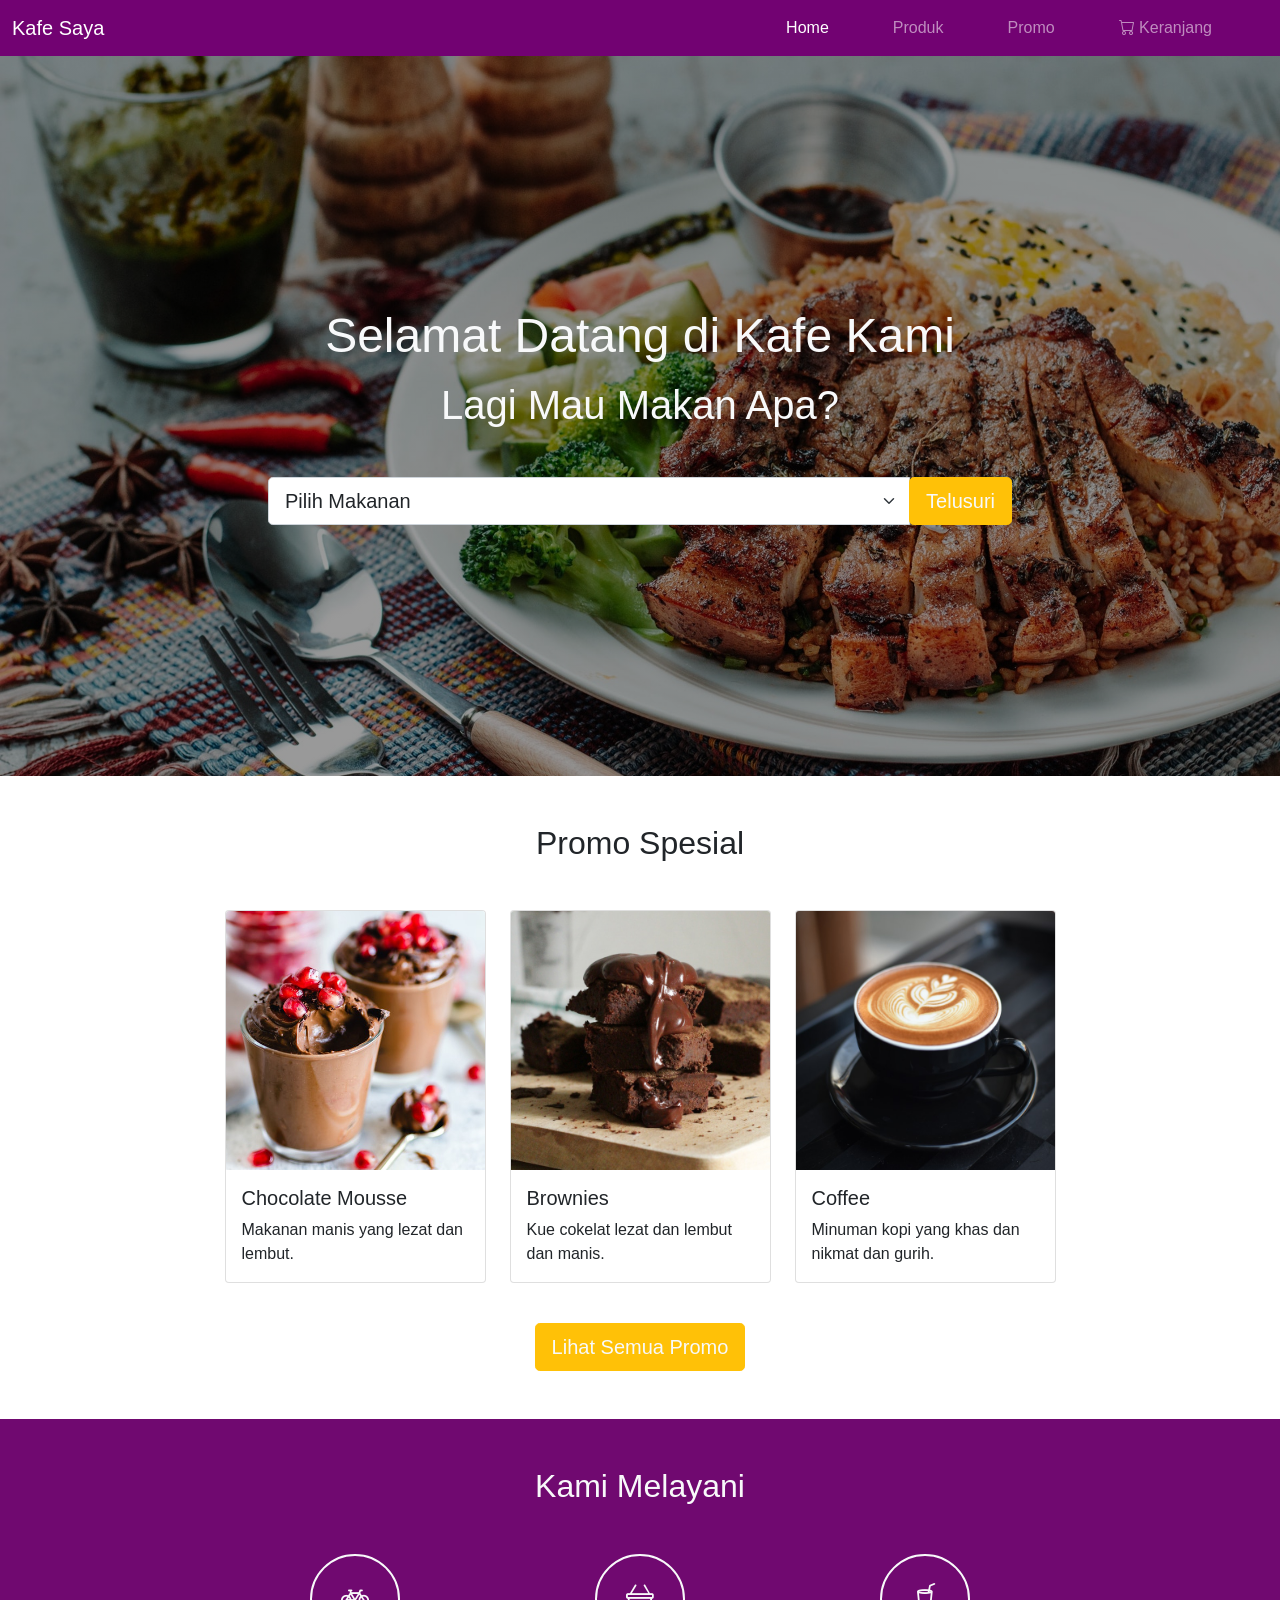
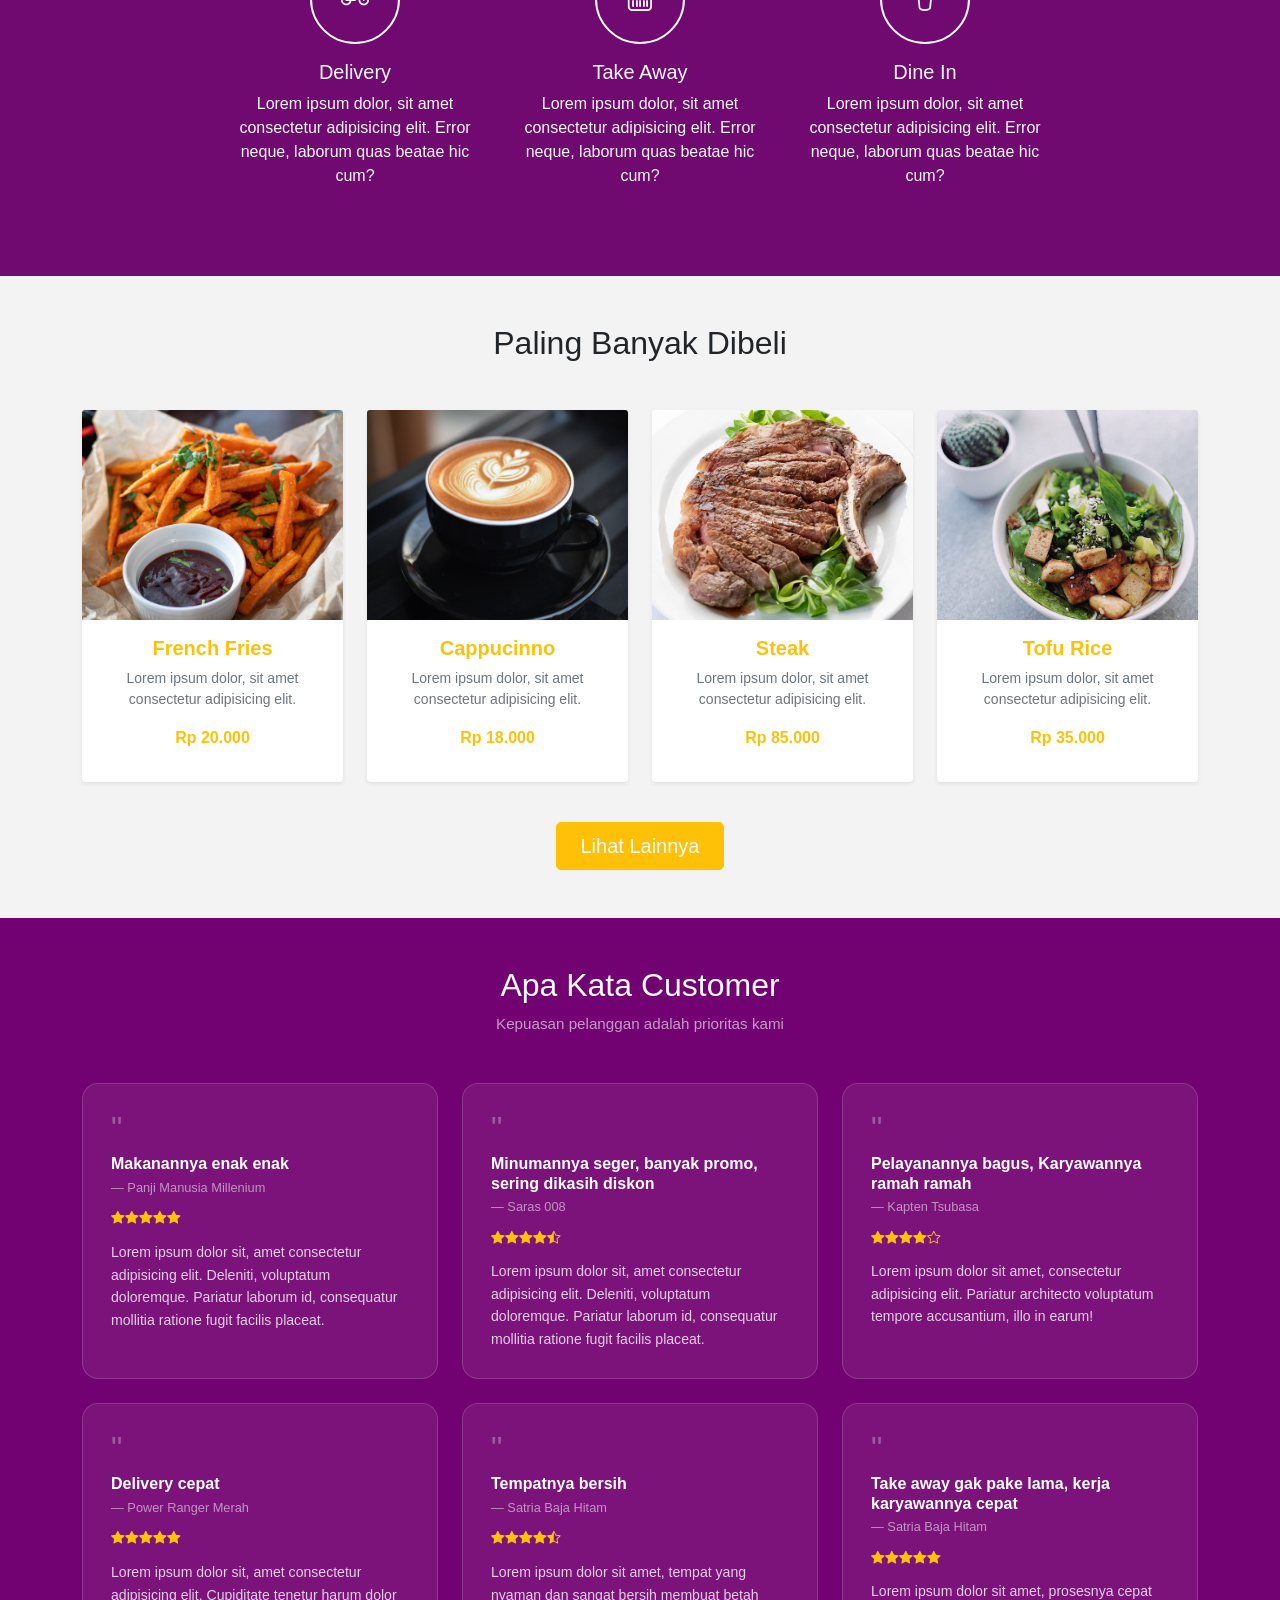
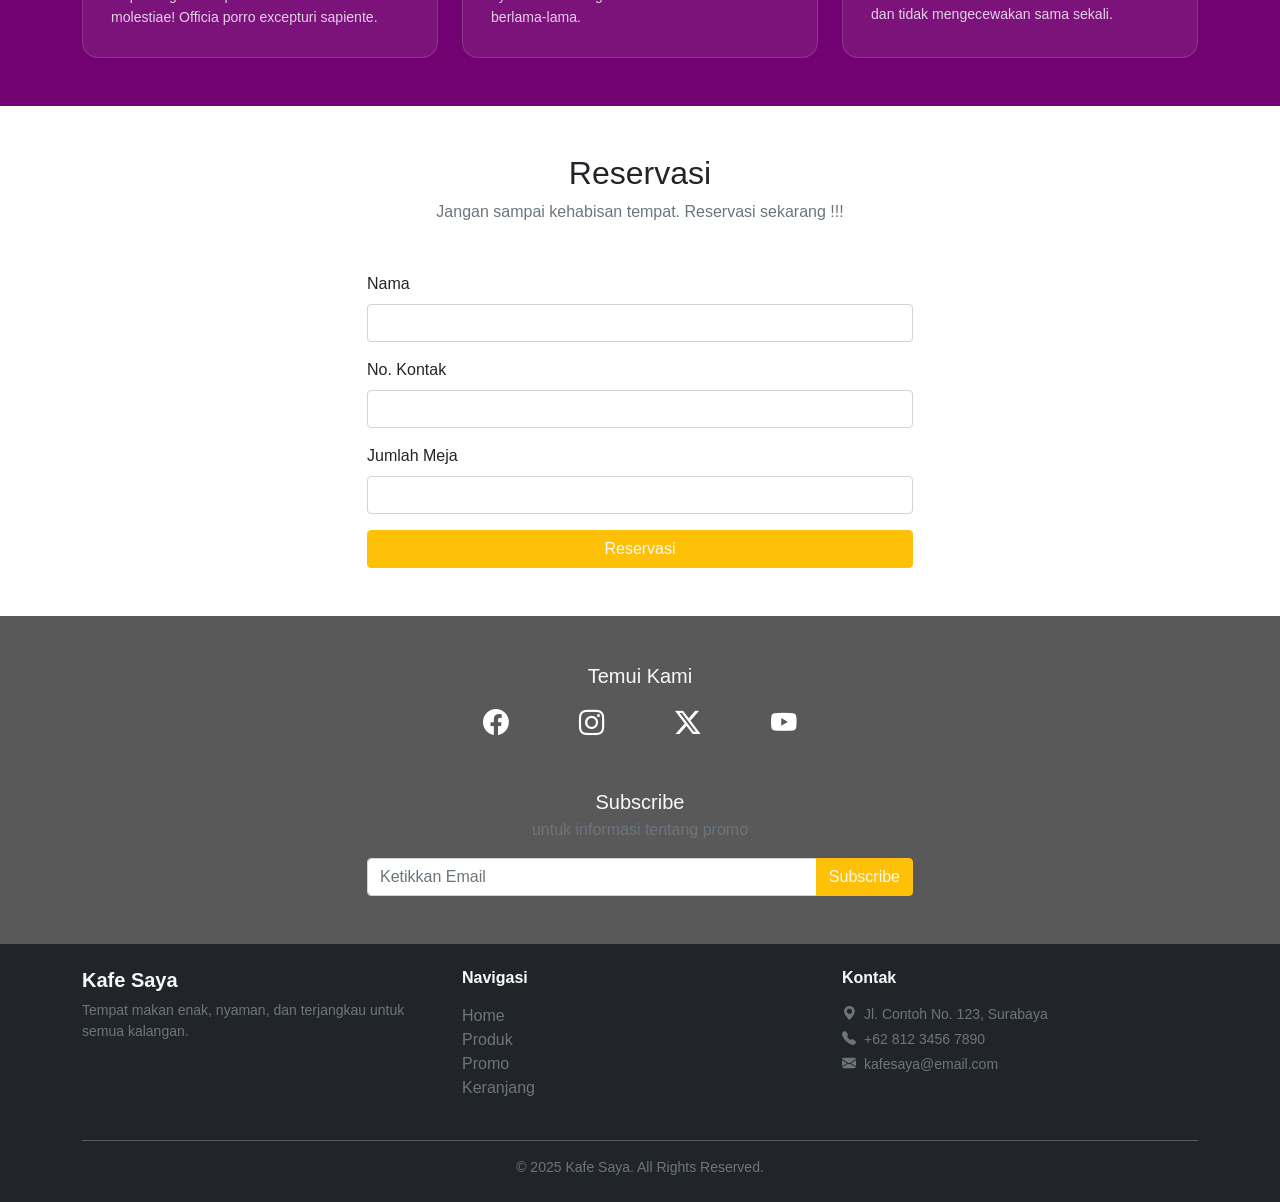
==== commit 45d4d50a: "Perubahan Index" ====
--- a/index.html
+++ b/index.html
@@ -1,353 +1,482 @@
-<!DOCTYPE html>
+<!doctype html>
 <html lang="en">
-<head>
-    <meta charset="UTF-8">
-    <meta name="viewport" content="width=device-width, initial-scale=1.0">
+  <head>
+    <meta charset="UTF-8" />
+    <meta name="viewport" content="width=device-width, initial-scale=1.0" />
     <title>Toko Saya</title>
-    <link rel="stylesheet" href="bootstrap-5.0.0-dist/css/bootstrap.min.css">
-    <link rel="stylesheet" href="https://cdn.jsdelivr.net/npm/bootstrap-icons@1.13.1/font/bootstrap-icons.min.css">
-    <link rel="stylesheet" href="/css/style.css">
-</head>
-<body>
-
+    <link rel="stylesheet" href="bootstrap-5.0.0-dist/css/bootstrap.min.css" />
+    <link
+      rel="stylesheet"
+      href="https://cdn.jsdelivr.net/npm/bootstrap-icons@1.13.1/font/bootstrap-icons.min.css"
+    />
+    <link rel="stylesheet" href="/css/style.css" />
+  </head>
+  <body>
     <nav class="navbar navbar-expand-lg navbar-dark bg-dark main-color">
-  <div class="container-fluid">
-    <button class="navbar-toggler" type="button" data-bs-toggle="collapse" data-bs-target="#navbarNav" aria-controls="navbarNav" aria-expanded="false" aria-label="Toggle navigation">
-      <span class="navbar-toggler-icon"></span>
-    </button>
-    <div class="collapse navbar-collapse" id="navbarNav">
-        <a class="navbar-brand me-auto" href="#">Kafe Saya</a>
-      <ul class="navbar-nav">
-        <li class="nav-item me-5">
-          <a class="nav-link active" aria-current="page" href="#">Home</a>
-        </li>
-        <li class="nav-item me-5">
-          <a class="nav-link" href="#">Produk</a>
-        </li>
-        <li class="nav-item me-5">
-          <a class="nav-link" href="#">Promo</a>
-        </li>
-        <li class="nav-item me-5">
-          <a class="nav-link" href="#"><i class="bi bi-cart"></i> Keranjang</a>
-        </li>
-      </ul>
-    </div>
-  </div>
-</nav>
-
-<div class="container-fluid banner align-items-center d-flex justify-content-center">
-    <div class="container">
-        <h1 class="text-light text-center display-5 mb-3">Selamat Datang di Kafe Kami</h1>
-        <h2 class="text-light text-center display-6 mb-4">Lagi Mau Makan Apa?</h2>
+      <div class="container-fluid">
+        <button
+          class="navbar-toggler"
+          type="button"
+          data-bs-toggle="collapse"
+          data-bs-target="#navbarNav"
+          aria-controls="navbarNav"
+          aria-expanded="false"
+          aria-label="Toggle navigation"
+        >
+          <span class="navbar-toggler-icon"></span>
+        </button>
+        <div class="collapse navbar-collapse" id="navbarNav">
+          <a class="navbar-brand me-auto" href="#">Kafe Saya</a>
+          <ul class="navbar-nav">
+            <li class="nav-item me-5">
+              <a class="nav-link active" aria-current="page" href="#">Home</a>
+            </li>
+            <li class="nav-item me-5">
+              <a class="nav-link" href="produk.html">Produk</a>
+            </li>
+            <li class="nav-item me-5">
+              <a class="nav-link" href="promo.html">Promo</a>
+            </li>
+            <li class="nav-item me-5">
+              <a class="nav-link" href="keranjang.html"
+                ><i class="bi bi-cart"></i> Keranjang</a
+              >
+            </li>
+          </ul>
+        </div>
+      </div>
+    </nav>
+
+    <div
+      class="container-fluid banner align-items-center d-flex justify-content-center"
+    >
+      <div class="container">
+        <h1 class="text-light text-center display-5 mb-3">
+          Selamat Datang di Kafe Kami
+        </h1>
+        <h2 class="text-light text-center display-6 mb-4">
+          Lagi Mau Makan Apa?
+        </h2>
         <div class="col-md-8 offset-md-2">
-            <div class="input-group input-group-lg mt-5">
-                <select class="form-select" id="inputGroupSelect04">
-                    <option selected>Pilih Makanan</option>
-                    <option value="1">Western Food</option>
-                    <option value="2">Eastern Food</option>
-                    <option value="3">Indonesian Food</option>
-                </select>
-                    <div class="input-group-append">
-                        <button class="btn btn-lg btn-warning text-light" type="button">Telusuri</button>
-                    </div>
-            </div>
-        </div>
-    </div>
-</div>
-
-<div class="container-fluid py-5">
-    <div class="container">
-        <h2 class="text-center ">Promo Spesial</h2>
+          <div class="input-group input-group-lg mt-5">
+            <select class="form-select" id="inputGroupSelect04">
+              <option selected>Pilih Makanan</option>
+              <option value="1">Western Food</option>
+              <option value="2">Eastern Food</option>
+              <option value="3">Indonesian Food</option>
+            </select>
+            <div class="input-group-append">
+              <button class="btn btn-lg btn-warning text-light" type="button">
+                Telusuri
+              </button>
+            </div>
+          </div>
+        </div>
+      </div>
+    </div>
+
+    <div class="container-fluid py-5">
+      <div class="container">
+        <h2 class="text-center">Promo Spesial</h2>
 
         <div class="row mt-5 justify-content-center">
-            <div class="col-sm-6 col-lg-3 hovered-card mb-3">
-                <div class="card">
-                    <img src="image/product/thumb/chocolate-mousse.jpg" class="card-img-top" alt="...">
-                    <div class="card-body">
-                        <h5 class="card-title">Chocolate Mousse</h5>
-                        <p class="card-text">Makanan manis yang lezat dan lembut.</p>
-            
-                    </div>
-                </div>
-            </div>
-
-            <div class="col-sm-6 col-lg-3 hovered-card mb-3">
-                <div class="card">
-                    <img src="image/product/thumb/brownies.jpg" class="card-img-top" alt="...">
-                    <div class="card-body">
-                        <h5 class="card-title">Brownies</h5>
-                        <p class="card-text">Kue cokelat lezat dan lembut dan manis.</p>
-                    </div>
-                </div>
-            </div>
-
-            <div class="col-sm-6 col-lg-3 hovered-card mb-3">
-                <div class="card">
-                    <img src="image/product/thumb/coffee.jpg" class="card-img-top" alt="...">
-                    <div class="card-body">
-                        <h5 class="card-title">Coffee</h5>
-                        <p class="card-text">Minuman kopi yang khas dan nikmat dan gurih.</p>
-                      
-                    </div>
-                </div>
-            </div>    
-            <div class="text-center mt-4 d-flex justify-content-center">
-                <button class="btn btn-warning btn-lg text-light">Lihat Semua Promo</button>
-            </div>
-        </div>
-    </div>
-</div>
-
-<div class="container-fluid py-5 pelayanan">
-    <div class="container">
+          <div class="col-sm-6 col-lg-3 hovered-card mb-3">
+            <div class="card">
+              <img
+                src="image/product/thumb/chocolate-mousse.jpg"
+                class="card-img-top"
+                alt="..."
+              />
+              <div class="card-body">
+                <h5 class="card-title">Chocolate Mousse</h5>
+                <p class="card-text">Makanan manis yang lezat dan lembut.</p>
+              </div>
+            </div>
+          </div>
+
+          <div class="col-sm-6 col-lg-3 hovered-card mb-3">
+            <div class="card">
+              <img
+                src="image/product/thumb/brownies.jpg"
+                class="card-img-top"
+                alt="..."
+              />
+              <div class="card-body">
+                <h5 class="card-title">Brownies</h5>
+                <p class="card-text">Kue cokelat lezat dan lembut dan manis.</p>
+              </div>
+            </div>
+          </div>
+
+          <div class="col-sm-6 col-lg-3 hovered-card mb-3">
+            <div class="card">
+              <img
+                src="image/product/thumb/coffee.jpg"
+                class="card-img-top"
+                alt="..."
+              />
+              <div class="card-body">
+                <h5 class="card-title">Coffee</h5>
+                <p class="card-text">
+                  Minuman kopi yang khas dan nikmat dan gurih.
+                </p>
+              </div>
+            </div>
+          </div>
+          <div class="text-center mt-4 d-flex justify-content-center">
+            <button class="btn btn-warning btn-lg text-light">
+              Lihat Semua Promo
+            </button>
+          </div>
+        </div>
+      </div>
+    </div>
+
+    <div class="container-fluid py-5 pelayanan">
+      <div class="container">
         <h2 class="text-center text-light mb-5">Kami Melayani</h2>
 
         <div class="row justify-content-center text-center text-light">
-
-            <!-- Delivery -->
-            <div class="col-sm-6 col-lg-3 mb-4 pelayanan-content">
-                <div class="d-flex justify-content-center mb-3">
-                    <div class="icon-circle rounded-circle d-flex align-items-center justify-content-center border border-light border-2">
-                        <i class="bi bi-bicycle fs-3 text-light"></i>
-                    </div>
-                </div>
-                <h5 class="text-light">Delivery</h5>
-                <p class="text-light">Lorem ipsum dolor, sit amet consectetur adipisicing elit. Error neque, laborum quas beatae hic cum?</p>
-            </div>
-
-            <!-- Take Away -->
-            <div class="col-sm-6 col-lg-3 mb-4 pelayanan-content">
-                <div class="d-flex justify-content-center mb-3">
-                    <div class="icon-circle rounded-circle d-flex align-items-center justify-content-center border border-light border-2">
-                        <i class="bi bi-basket fs-3 text-light"></i>
-                    </div>
-                </div>
-                <h5 class="text-light">Take Away</h5>
-                <p class="text-light">Lorem ipsum dolor, sit amet consectetur adipisicing elit. Error neque, laborum quas beatae hic cum?</p>
-            </div>
-
-            <!-- Dine In -->
-            <div class="col-sm-6 col-lg-3 mb-4 pelayanan-content">
-                <div class="d-flex justify-content-center mb-3">
-                    <div class="icon-circle rounded-circle d-flex align-items-center justify-content-center border border-light border-2">
-                        <i class="bi bi-cup-straw fs-3 text-light"></i>
-                    </div>
-                </div>
-                <h5 class="text-light">Dine In</h5>
-                <p class="text-light">Lorem ipsum dolor, sit amet consectetur adipisicing elit. Error neque, laborum quas beatae hic cum?</p>
-            </div>
-
-        </div>
-    </div>
-</div>
-
-
-<div class="container-fluid py-5 menu-favorit">
-    <div class="container">
+          <!-- Delivery -->
+          <div class="col-sm-6 col-lg-3 mb-4 pelayanan-content">
+            <div class="d-flex justify-content-center mb-3">
+              <div
+                class="icon-circle rounded-circle d-flex align-items-center justify-content-center border border-light border-2"
+              >
+                <i class="bi bi-bicycle fs-3 text-light"></i>
+              </div>
+            </div>
+            <h5 class="text-light">Delivery</h5>
+            <p class="text-light">
+              Lorem ipsum dolor, sit amet consectetur adipisicing elit. Error
+              neque, laborum quas beatae hic cum?
+            </p>
+          </div>
+
+          <!-- Take Away -->
+          <div class="col-sm-6 col-lg-3 mb-4 pelayanan-content">
+            <div class="d-flex justify-content-center mb-3">
+              <div
+                class="icon-circle rounded-circle d-flex align-items-center justify-content-center border border-light border-2"
+              >
+                <i class="bi bi-basket fs-3 text-light"></i>
+              </div>
+            </div>
+            <h5 class="text-light">Take Away</h5>
+            <p class="text-light">
+              Lorem ipsum dolor, sit amet consectetur adipisicing elit. Error
+              neque, laborum quas beatae hic cum?
+            </p>
+          </div>
+
+          <!-- Dine In -->
+          <div class="col-sm-6 col-lg-3 mb-4 pelayanan-content">
+            <div class="d-flex justify-content-center mb-3">
+              <div
+                class="icon-circle rounded-circle d-flex align-items-center justify-content-center border border-light border-2"
+              >
+                <i class="bi bi-cup-straw fs-3 text-light"></i>
+              </div>
+            </div>
+            <h5 class="text-light">Dine In</h5>
+            <p class="text-light">
+              Lorem ipsum dolor, sit amet consectetur adipisicing elit. Error
+              neque, laborum quas beatae hic cum?
+            </p>
+          </div>
+        </div>
+      </div>
+    </div>
+
+    <div class="container-fluid py-5 menu-favorit">
+      <div class="container">
         <h2 class="text-center mb-5">Paling Banyak Dibeli</h2>
 
         <div class="row justify-content-center">
-
-            <!-- Card 1: French Fries -->
-            <div class="col-sm-6 col-lg-3 mb-4 menu-favorit-content">
-                <div class="card border-0 shadow-sm">
-                    <img src="image/product/thumb/french-fries.jpg" class="card-img-top" alt="French Fries" style="height: 210px; object-fit: cover;">
-                    <div class="card-body text-center">
-                        <h5 class="card-title fw-bold" style="color: #FFC107;">French Fries</h5>
-                        <p class="card-text text-muted small">Lorem ipsum dolor, sit amet consectetur adipisicing elit.</p>
-                        <p class="fw-bold" style="color: #FFC107;">Rp 20.000</p>
-                    </div>
-                </div>
-            </div>
-
-            <!-- Card 2: Cappucino -->
-            <div class="col-sm-6 col-lg-3 mb-4 menu-favorit-content">
-                <div class="card border-0 shadow-sm">
-                    <img src="image/product/thumb/coffee.jpg" class="card-img-top" alt="Cappucino" style="height: 210px; object-fit: cover;">
-                    <div class="card-body text-center">
-                        <h5 class="card-title fw-bold" style="color: #FFC107;">Cappucinno</h5>
-                        <p class="card-text text-muted small">Lorem ipsum dolor, sit amet consectetur adipisicing elit.</p>
-                        <p class="fw-bold" style="color: #FFC107;">Rp 18.000</p>
-                    </div>
-                </div>
-            </div>
-
-            <!-- Card 3: Steak -->
-            <div class="col-sm-6 col-lg-3 mb-4 menu-favorit-content">
-                <div class="card border-0 shadow-sm">
-                    <img src="image/product/thumb/steak.jpg" class="card-img-top" alt="Steak" style="height: 210px; object-fit: cover;">
-                    <div class="card-body text-center">
-                        <h5 class="card-title fw-bold" style="color: #FFC107;">Steak</h5>
-                        <p class="card-text text-muted small">Lorem ipsum dolor, sit amet consectetur adipisicing elit.</p>
-                        <p class="fw-bold" style="color: #FFC107;">Rp 85.000</p>
-                    </div>
-                </div>
-            </div>
-
-            <!-- Card 4: Tofu Rice -->
-            <div class="col-sm-6 col-lg-3 mb-4 menu-favorit-content">
-                <div class="card border-0 shadow-sm">
-                    <img src="image/product/thumb/tofu-rice.jpg" class="card-img-top" alt="Tofu Rice" style="height: 210px; object-fit: cover;">
-                    <div class="card-body text-center">
-                        <h5 class="card-title fw-bold" style="color: #FFC107;">Tofu Rice</h5>
-                        <p class="card-text text-muted small">Lorem ipsum dolor, sit amet consectetur adipisicing elit.</p>
-                        <p class="fw-bold" style="color: #FFC107;">Rp 35.000</p>
-                    </div>
-                </div>
-            </div>
-
+          <!-- Card 1: French Fries -->
+          <div class="col-sm-6 col-lg-3 mb-4 menu-favorit-content">
+            <div class="card border-0 shadow-sm">
+              <img
+                src="image/product/thumb/french-fries.jpg"
+                class="card-img-top"
+                alt="French Fries"
+                style="height: 210px; object-fit: cover"
+              />
+              <div class="card-body text-center">
+                <h5 class="card-title fw-bold" style="color: #ffc107">
+                  French Fries
+                </h5>
+                <p class="card-text text-muted small">
+                  Lorem ipsum dolor, sit amet consectetur adipisicing elit.
+                </p>
+                <p class="fw-bold" style="color: #ffc107">Rp 20.000</p>
+              </div>
+            </div>
+          </div>
+
+          <!-- Card 2: Cappucino -->
+          <div class="col-sm-6 col-lg-3 mb-4 menu-favorit-content">
+            <div class="card border-0 shadow-sm">
+              <img
+                src="image/product/thumb/coffee.jpg"
+                class="card-img-top"
+                alt="Cappucino"
+                style="height: 210px; object-fit: cover"
+              />
+              <div class="card-body text-center">
+                <h5 class="card-title fw-bold" style="color: #ffc107">
+                  Cappucinno
+                </h5>
+                <p class="card-text text-muted small">
+                  Lorem ipsum dolor, sit amet consectetur adipisicing elit.
+                </p>
+                <p class="fw-bold" style="color: #ffc107">Rp 18.000</p>
+              </div>
+            </div>
+          </div>
+
+          <!-- Card 3: Steak -->
+          <div class="col-sm-6 col-lg-3 mb-4 menu-favorit-content">
+            <div class="card border-0 shadow-sm">
+              <img
+                src="image/product/thumb/steak.jpg"
+                class="card-img-top"
+                alt="Steak"
+                style="height: 210px; object-fit: cover"
+              />
+              <div class="card-body text-center">
+                <h5 class="card-title fw-bold" style="color: #ffc107">Steak</h5>
+                <p class="card-text text-muted small">
+                  Lorem ipsum dolor, sit amet consectetur adipisicing elit.
+                </p>
+                <p class="fw-bold" style="color: #ffc107">Rp 85.000</p>
+              </div>
+            </div>
+          </div>
+
+          <!-- Card 4: Tofu Rice -->
+          <div class="col-sm-6 col-lg-3 mb-4 menu-favorit-content">
+            <div class="card border-0 shadow-sm">
+              <img
+                src="image/product/thumb/tofu-rice.jpg"
+                class="card-img-top"
+                alt="Tofu Rice"
+                style="height: 210px; object-fit: cover"
+              />
+              <div class="card-body text-center">
+                <h5 class="card-title fw-bold" style="color: #ffc107">
+                  Tofu Rice
+                </h5>
+                <p class="card-text text-muted small">
+                  Lorem ipsum dolor, sit amet consectetur adipisicing elit.
+                </p>
+                <p class="fw-bold" style="color: #ffc107">Rp 35.000</p>
+              </div>
+            </div>
+          </div>
         </div>
 
         <!-- Tombol -->
         <div class="text-center mt-3">
-            <button class="btn btn-warning btn-lg text-light px-4">Lihat Lainnya</button>
-        </div>
-
-    </div>
-</div>
-
-<div class="container-fluid py-5 testimony">
-    <div class="container">
+          <button class="btn btn-warning btn-lg text-light px-4">
+            Lihat Lainnya
+          </button>
+        </div>
+      </div>
+    </div>
+
+    <div class="container-fluid py-5 testimony">
+      <div class="container">
         <h2 class="text-center text-light mb-2">Apa Kata Customer</h2>
-        <p class="text-center mb-5" style="color: rgba(255,255,255,0.6); font-size: 0.95rem;">Kepuasan pelanggan adalah prioritas kami</p>
+        <p
+          class="text-center mb-5"
+          style="color: rgba(255, 255, 255, 0.6); font-size: 0.95rem"
+        >
+          Kepuasan pelanggan adalah prioritas kami
+        </p>
 
         <div class="row g-4">
-
-            <!-- Card 1 -->
-            <div class="col-sm-6 col-lg-4">
-                <div class="testimony-card">
-                    <div class="quote-icon">"</div>
-                    <h5>Makanannya enak enak</h5>
-                    <div class="author">— Panji Manusia Millenium</div>
-                    <div class="stars">
-                        <i class="bi bi-star-fill"></i><i class="bi bi-star-fill"></i><i class="bi bi-star-fill"></i><i class="bi bi-star-fill"></i><i class="bi bi-star-fill"></i>
-                    </div>
-                    <p>Lorem ipsum dolor sit, amet consectetur adipisicing elit. Deleniti, voluptatum doloremque. Pariatur laborum id, consequatur mollitia ratione fugit facilis placeat.</p>
-                </div>
-            </div>
-
-            <!-- Card 2 -->
-            <div class="col-sm-6 col-lg-4">
-                <div class="testimony-card">
-                    <div class="quote-icon">"</div>
-                    <h5>Minumannya seger, banyak promo, sering dikasih diskon</h5>
-                    <div class="author">— Saras 008</div>
-                    <div class="stars">
-                        <i class="bi bi-star-fill"></i><i class="bi bi-star-fill"></i><i class="bi bi-star-fill"></i><i class="bi bi-star-fill"></i><i class="bi bi-star-half"></i>
-                    </div>
-                    <p>Lorem ipsum dolor sit, amet consectetur adipisicing elit. Deleniti, voluptatum doloremque. Pariatur laborum id, consequatur mollitia ratione fugit facilis placeat.</p>
-                </div>
-            </div>
-
-            <!-- Card 3 -->
-            <div class="col-sm-6 col-lg-4">
-                <div class="testimony-card">
-                    <div class="quote-icon">"</div>
-                    <h5>Pelayanannya bagus, Karyawannya ramah ramah</h5>
-                    <div class="author">— Kapten Tsubasa</div>
-                    <div class="stars">
-                        <i class="bi bi-star-fill"></i><i class="bi bi-star-fill"></i><i class="bi bi-star-fill"></i><i class="bi bi-star-fill"></i><i class="bi bi-star"></i>
-                    </div>
-                    <p>Lorem ipsum dolor sit amet, consectetur adipisicing elit. Pariatur architecto voluptatum tempore accusantium, illo in earum!</p>
-                </div>
-            </div>
-
-            <!-- Card 4 -->
-            <div class="col-sm-6 col-lg-4">
-                <div class="testimony-card">
-                    <div class="quote-icon">"</div>
-                    <h5>Delivery cepat</h5>
-                    <div class="author">— Power Ranger Merah</div>
-                    <div class="stars">
-                        <i class="bi bi-star-fill"></i><i class="bi bi-star-fill"></i><i class="bi bi-star-fill"></i><i class="bi bi-star-fill"></i><i class="bi bi-star-fill"></i>
-                    </div>
-                    <p>Lorem ipsum dolor sit, amet consectetur adipisicing elit. Cupiditate tenetur harum dolor molestiae! Officia porro excepturi sapiente.</p>
-                </div>
-            </div>
-
-            <!-- Card 5 -->
-            <div class="col-sm-6 col-lg-4">
-                <div class="testimony-card">
-                    <div class="quote-icon">"</div>
-                    <h5>Tempatnya bersih</h5>
-                    <div class="author">— Satria Baja Hitam</div>
-                    <div class="stars">
-                        <i class="bi bi-star-fill"></i><i class="bi bi-star-fill"></i><i class="bi bi-star-fill"></i><i class="bi bi-star-fill"></i><i class="bi bi-star-half"></i>
-                    </div>
-                    <p>Lorem ipsum dolor sit amet, tempat yang nyaman dan sangat bersih membuat betah berlama-lama.</p>
-                </div>
-            </div>
-
-            <!-- Card 6 -->
-            <div class="col-sm-6 col-lg-4">
-                <div class="testimony-card">
-                    <div class="quote-icon">"</div>
-                    <h5>Take away gak pake lama, kerja karyawannya cepat</h5>
-                    <div class="author">— Satria Baja Hitam</div>
-                    <div class="stars">
-                        <i class="bi bi-star-fill"></i><i class="bi bi-star-fill"></i><i class="bi bi-star-fill"></i><i class="bi bi-star-fill"></i><i class="bi bi-star-fill"></i>
-                    </div>
-                    <p>Lorem ipsum dolor sit amet, prosesnya cepat dan tidak mengecewakan sama sekali.</p>
-                </div>
-            </div>
-        </div>
-    </div>
-</div>
-
-<div class="container-fluid py-5">
-    <div class="container">
-
+          <!-- Card 1 -->
+          <div class="col-sm-6 col-lg-4">
+            <div class="testimony-card">
+              <div class="quote-icon">"</div>
+              <h5>Makanannya enak enak</h5>
+              <div class="author">— Panji Manusia Millenium</div>
+              <div class="stars">
+                <i class="bi bi-star-fill"></i><i class="bi bi-star-fill"></i
+                ><i class="bi bi-star-fill"></i><i class="bi bi-star-fill"></i
+                ><i class="bi bi-star-fill"></i>
+              </div>
+              <p>
+                Lorem ipsum dolor sit, amet consectetur adipisicing elit.
+                Deleniti, voluptatum doloremque. Pariatur laborum id,
+                consequatur mollitia ratione fugit facilis placeat.
+              </p>
+            </div>
+          </div>
+
+          <!-- Card 2 -->
+          <div class="col-sm-6 col-lg-4">
+            <div class="testimony-card">
+              <div class="quote-icon">"</div>
+              <h5>Minumannya seger, banyak promo, sering dikasih diskon</h5>
+              <div class="author">— Saras 008</div>
+              <div class="stars">
+                <i class="bi bi-star-fill"></i><i class="bi bi-star-fill"></i
+                ><i class="bi bi-star-fill"></i><i class="bi bi-star-fill"></i
+                ><i class="bi bi-star-half"></i>
+              </div>
+              <p>
+                Lorem ipsum dolor sit, amet consectetur adipisicing elit.
+                Deleniti, voluptatum doloremque. Pariatur laborum id,
+                consequatur mollitia ratione fugit facilis placeat.
+              </p>
+            </div>
+          </div>
+
+          <!-- Card 3 -->
+          <div class="col-sm-6 col-lg-4">
+            <div class="testimony-card">
+              <div class="quote-icon">"</div>
+              <h5>Pelayanannya bagus, Karyawannya ramah ramah</h5>
+              <div class="author">— Kapten Tsubasa</div>
+              <div class="stars">
+                <i class="bi bi-star-fill"></i><i class="bi bi-star-fill"></i
+                ><i class="bi bi-star-fill"></i><i class="bi bi-star-fill"></i
+                ><i class="bi bi-star"></i>
+              </div>
+              <p>
+                Lorem ipsum dolor sit amet, consectetur adipisicing elit.
+                Pariatur architecto voluptatum tempore accusantium, illo in
+                earum!
+              </p>
+            </div>
+          </div>
+
+          <!-- Card 4 -->
+          <div class="col-sm-6 col-lg-4">
+            <div class="testimony-card">
+              <div class="quote-icon">"</div>
+              <h5>Delivery cepat</h5>
+              <div class="author">— Power Ranger Merah</div>
+              <div class="stars">
+                <i class="bi bi-star-fill"></i><i class="bi bi-star-fill"></i
+                ><i class="bi bi-star-fill"></i><i class="bi bi-star-fill"></i
+                ><i class="bi bi-star-fill"></i>
+              </div>
+              <p>
+                Lorem ipsum dolor sit, amet consectetur adipisicing elit.
+                Cupiditate tenetur harum dolor molestiae! Officia porro
+                excepturi sapiente.
+              </p>
+            </div>
+          </div>
+
+          <!-- Card 5 -->
+          <div class="col-sm-6 col-lg-4">
+            <div class="testimony-card">
+              <div class="quote-icon">"</div>
+              <h5>Tempatnya bersih</h5>
+              <div class="author">— Satria Baja Hitam</div>
+              <div class="stars">
+                <i class="bi bi-star-fill"></i><i class="bi bi-star-fill"></i
+                ><i class="bi bi-star-fill"></i><i class="bi bi-star-fill"></i
+                ><i class="bi bi-star-half"></i>
+              </div>
+              <p>
+                Lorem ipsum dolor sit amet, tempat yang nyaman dan sangat bersih
+                membuat betah berlama-lama.
+              </p>
+            </div>
+          </div>
+
+          <!-- Card 6 -->
+          <div class="col-sm-6 col-lg-4">
+            <div class="testimony-card">
+              <div class="quote-icon">"</div>
+              <h5>Take away gak pake lama, kerja karyawannya cepat</h5>
+              <div class="author">— Satria Baja Hitam</div>
+              <div class="stars">
+                <i class="bi bi-star-fill"></i><i class="bi bi-star-fill"></i
+                ><i class="bi bi-star-fill"></i><i class="bi bi-star-fill"></i
+                ><i class="bi bi-star-fill"></i>
+              </div>
+              <p>
+                Lorem ipsum dolor sit amet, prosesnya cepat dan tidak
+                mengecewakan sama sekali.
+              </p>
+            </div>
+          </div>
+        </div>
+      </div>
+    </div>
+
+    <div class="container-fluid py-5">
+      <div class="container">
         <h2 class="text-center mb-2">Reservasi</h2>
-        <p class="text-center text-muted mb-5">Jangan sampai kehabisan tempat. Reservasi sekarang !!!</p>
+        <p class="text-center text-muted mb-5">
+          Jangan sampai kehabisan tempat. Reservasi sekarang !!!
+        </p>
 
         <div class="row justify-content-center">
-            <div class="col-md-6">
-
-                <div class="mb-3">
-                    <label class="form-label">Nama</label>
-                    <input type="text" class="form-control">
-                </div>
-
-                <div class="mb-3">
-                    <label class="form-label">No. Kontak</label>
-                    <input type="text" class="form-control">
-                </div>
-
-                <div class="mb-3">
-                    <label class="form-label">Jumlah Meja</label>
-                    <input type="number" class="form-control">
-                </div>
-
-                <div class="d-grid">
-                    <button class="btn btn-warning text-light">Reservasi</button>
-                </div>
-
-            </div>
-        </div>
-
-    </div>
-</div>
-
-<!-- SECTION FOOTER -->
-<div class="container-fluid py-5 footer">
-    <div class="container">
-
-       
+          <div class="col-md-6">
+            <div class="mb-3">
+              <label class="form-label">Nama</label>
+              <input type="text" class="form-control" />
+            </div>
+
+            <div class="mb-3">
+              <label class="form-label">No. Kontak</label>
+              <input type="text" class="form-control" />
+            </div>
+
+            <div class="mb-3">
+              <label class="form-label">Jumlah Meja</label>
+              <input type="number" class="form-control" />
+            </div>
+
+            <div class="d-grid">
+              <button class="btn btn-warning text-light">Reservasi</button>
+            </div>
+          </div>
+        </div>
+      </div>
+    </div>
+
+    <!-- SECTION FOOTER -->
+    <div class="container-fluid py-5 footer">
+      <div class="container">
         <h5 class="text-center text-light mb-3">Temui Kami</h5>
 
         <div class="d-flex justify-content-center mb-5" style="gap: 70px">
-            <a href="https://facebook.com/username" target="_blank" class="social-icon">
-                <i class="bi bi-facebook"></i>
-            </a>
-            <a href="https://instagram.com/username" target="_blank" class="social-icon">
-                <i class="bi bi-instagram"></i>
-            </a>
-            <a href="https://twitter.com/username" target="_blank" class="social-icon">
-                <i class="bi bi-twitter-x"></i>
-            </a>
-            <a href="https://youtube.com/@username" target="_blank" class="social-icon">
-                <i class="bi bi-youtube"></i>
-            </a>
+          <a
+            href="https://facebook.com/username"
+            target="_blank"
+            class="social-icon"
+          >
+            <i class="bi bi-facebook"></i>
+          </a>
+          <a
+            href="https://instagram.com/username"
+            target="_blank"
+            class="social-icon"
+          >
+            <i class="bi bi-instagram"></i>
+          </a>
+          <a
+            href="https://twitter.com/username"
+            target="_blank"
+            class="social-icon"
+          >
+            <i class="bi bi-twitter-x"></i>
+          </a>
+          <a
+            href="https://youtube.com/@username"
+            target="_blank"
+            class="social-icon"
+          >
+            <i class="bi bi-youtube"></i>
+          </a>
         </div>
 
         <!-- Subscribe -->
@@ -355,55 +484,73 @@
         <p class="text-center text-muted mb-3">untuk informasi tentang promo</p>
 
         <div class="row justify-content-center">
-            <div class="col-md-6">
-                <div class="input-group">
-                    <input type="email" class="form-control" placeholder="Ketikkan Email">
-                    <button class="btn btn-warning text-light">Subscribe</button>
-                </div>
-            </div>
-        </div>
-
-    </div>
-</div>
-
-
-<footer class="bg-dark text-light py-4">
-    <div class="container">
-
+          <div class="col-md-6">
+            <div class="input-group">
+              <input
+                type="email"
+                class="form-control"
+                placeholder="Ketikkan Email"
+              />
+              <button class="btn btn-warning text-light">Subscribe</button>
+            </div>
+          </div>
+        </div>
+      </div>
+    </div>
+
+    <footer class="bg-dark text-light py-4">
+      <div class="container">
         <div class="row text-center text-md-start">
-
-            <div class="col-md-4 mb-3 mb-md-0">
-                <h5 class="fw-bold">Kafe Saya</h5>
-                <p class="text-muted small">Tempat makan enak, nyaman, dan terjangkau untuk semua kalangan.</p>
-            </div>
-
-            <div class="col-md-4 mb-3 mb-md-0">
-                <h6 class="fw-bold mb-3">Navigasi</h6>
-                <ul class="list-unstyled">
-                    <li><a href="#" class="text-muted text-decoration-none">Home</a></li>
-                    <li><a href="#" class="text-muted text-decoration-none">Produk</a></li>
-                    <li><a href="#" class="text-muted text-decoration-none">Promo</a></li>
-                    <li><a href="#" class="text-muted text-decoration-none">Reservasi</a></li>
-                </ul>
-            </div>
-            
-            <div class="col-md-4">
-                <h6 class="fw-bold mb-3">Kontak</h6>
-                <ul class="list-unstyled text-muted small">
-                    <li class="mb-1"><i class="bi bi-geo-alt-fill me-2"></i>Jl. Contoh No. 123, Surabaya</li>
-                    <li class="mb-1"><i class="bi bi-telephone-fill me-2"></i>+62 812 3456 7890</li>
-                    <li><i class="bi bi-envelope-fill me-2"></i>kafesaya@email.com</li>
-                </ul>
-            </div>
-        </div>
-        <hr class="border-secondary mt-4 mb-3">
+          <div class="col-md-4 mb-3 mb-md-0">
+            <h5 class="fw-bold">Kafe Saya</h5>
+            <p class="text-muted small">
+              Tempat makan enak, nyaman, dan terjangkau untuk semua kalangan.
+            </p>
+          </div>
+
+          <div class="col-md-4 mb-3 mb-md-0">
+            <h6 class="fw-bold mb-3">Navigasi</h6>
+            <ul class="list-unstyled">
+              <li>
+                <a href="#" class="text-muted text-decoration-none">Home</a>
+              </li>
+              <li>
+                <a href="produk.html" class="text-muted text-decoration-none">Produk</a>
+              </li>
+              <li>
+                <a href="promo.html" class="text-muted text-decoration-none">Promo</a>
+              </li>
+              <li>
+                <a href="keranjang.html" class="text-muted text-decoration-none"
+                  >Keranjang</a
+                >
+              </li>
+            </ul>
+          </div>
+
+          <div class="col-md-4">
+            <h6 class="fw-bold mb-3">Kontak</h6>
+            <ul class="list-unstyled text-muted small">
+              <li class="mb-1">
+                <i class="bi bi-geo-alt-fill me-2"></i>Jl. Contoh No. 123,
+                Surabaya
+              </li>
+              <li class="mb-1">
+                <i class="bi bi-telephone-fill me-2"></i>+62 812 3456 7890
+              </li>
+              <li>
+                <i class="bi bi-envelope-fill me-2"></i>kafesaya@email.com
+              </li>
+            </ul>
+          </div>
+        </div>
+        <hr class="border-secondary mt-4 mb-3" />
         <p class="text-center text-muted small mb-0">
-            &copy; 2025 Kafe Saya. All Rights Reserved.
+          &copy; 2025 Kafe Saya. All Rights Reserved.
         </p>
-    </div>
-</footer>
-
-<script src="bootstrap-5.0.0-dist/js/bootstrap.bundle.min.js"></script>
-</body>
+      </div>
+    </footer>
+
+    <script src="bootstrap-5.0.0-dist/js/bootstrap.bundle.min.js"></script>
+  </body>
 </html>
-
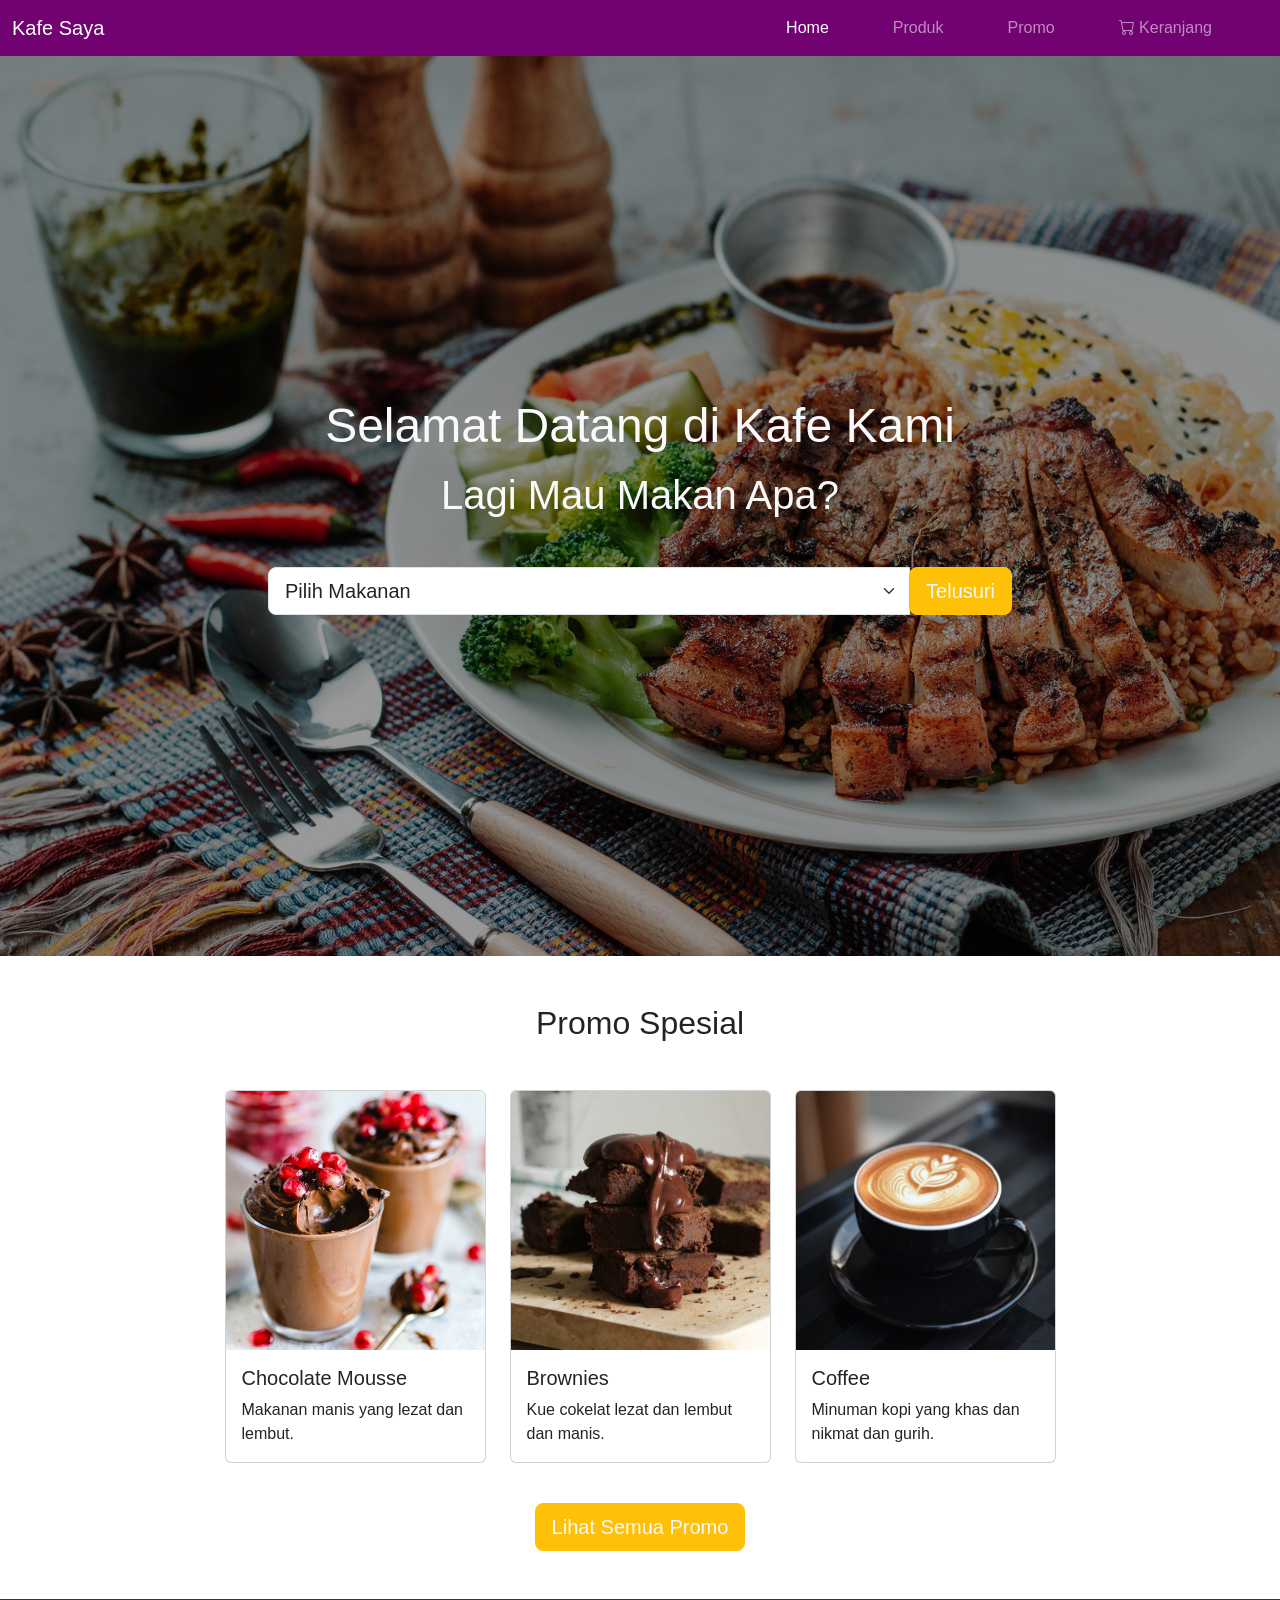
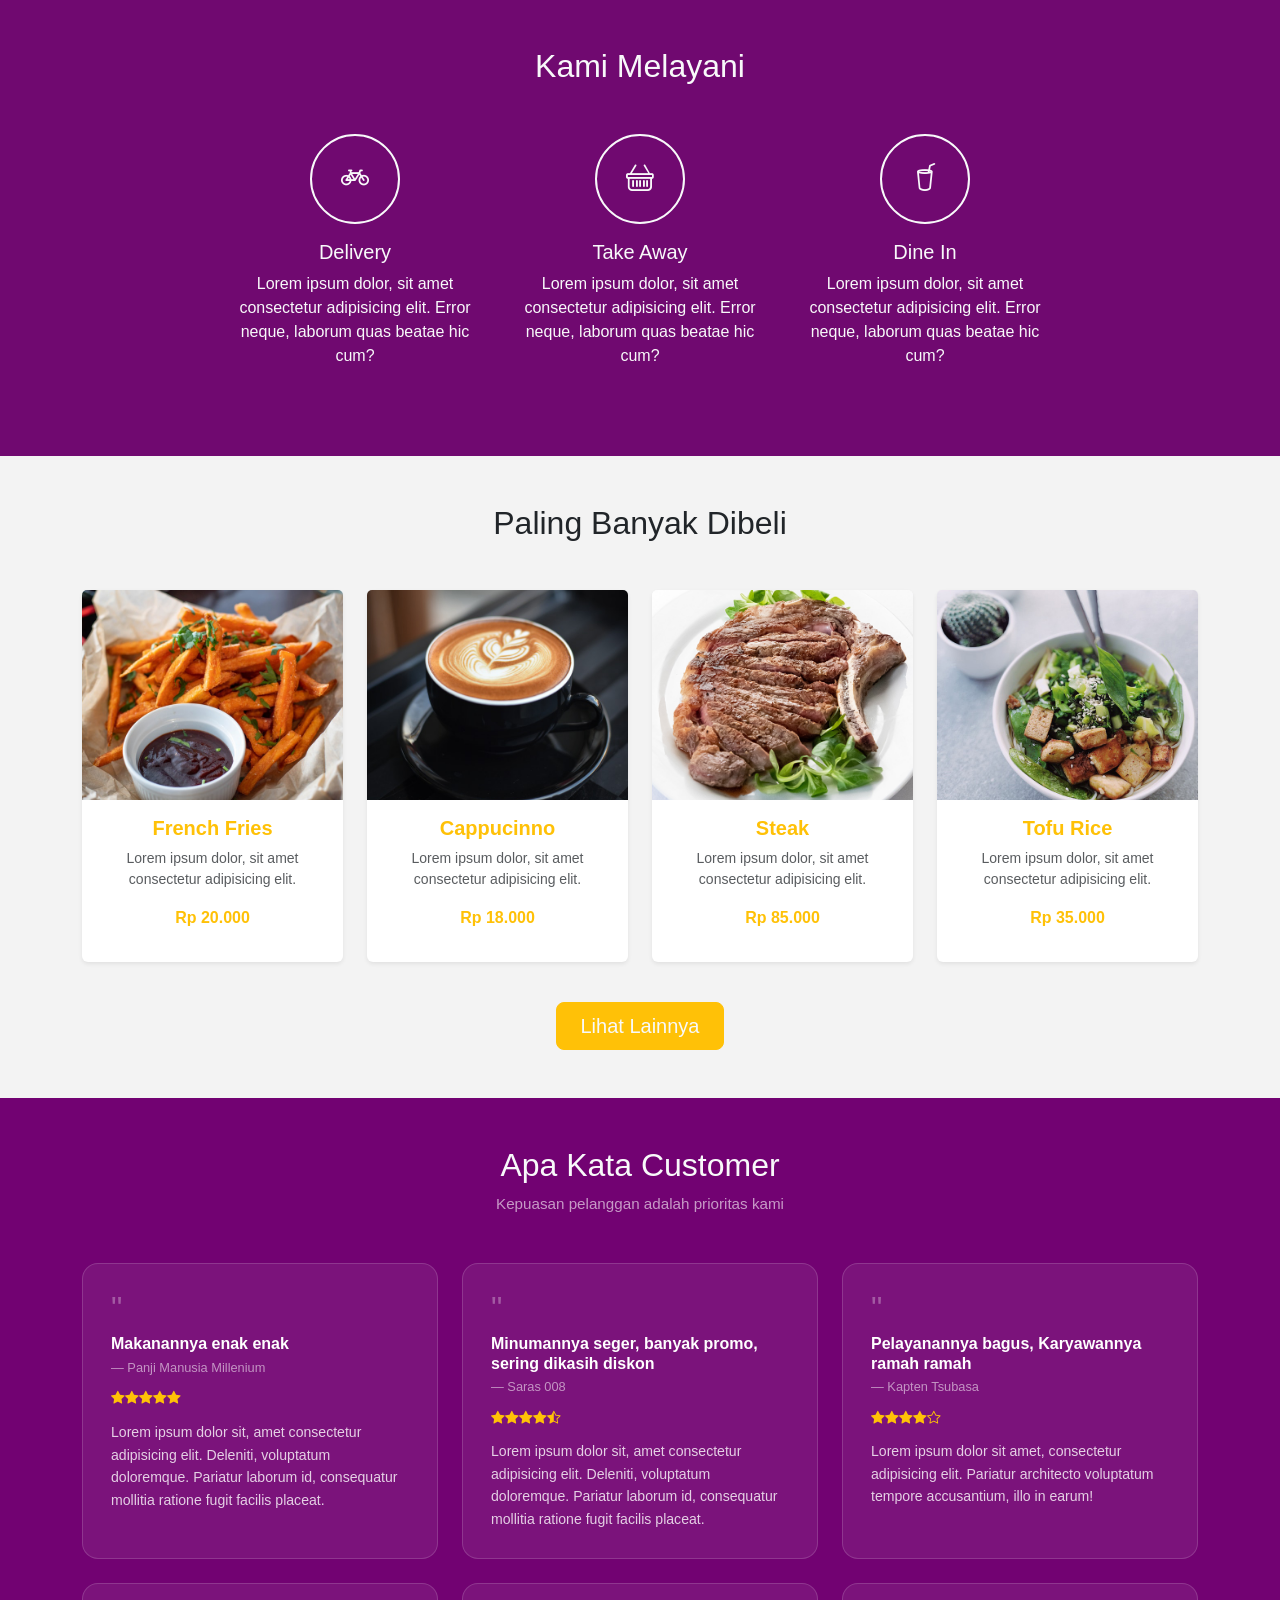
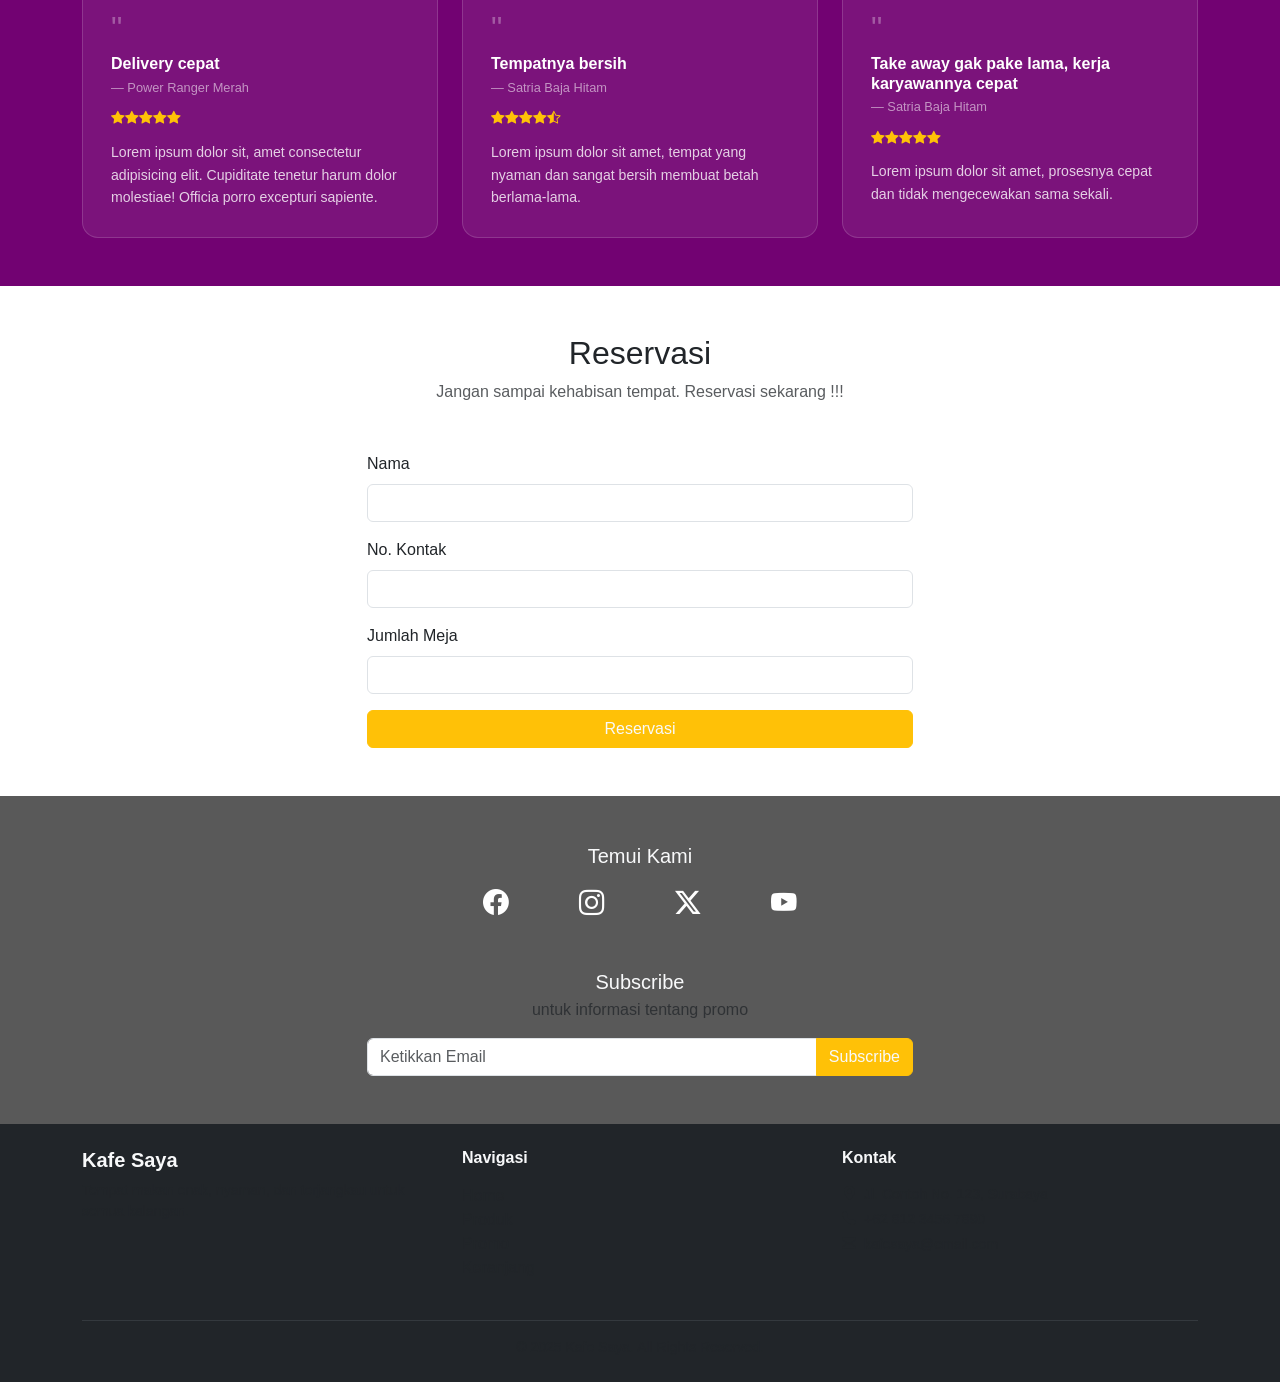
==== commit 0007b505: "Update Bootstrap links to use CDN" ====
--- a/index.html
+++ b/index.html
@@ -4,7 +4,7 @@
     <meta charset="UTF-8" />
     <meta name="viewport" content="width=device-width, initial-scale=1.0" />
     <title>Toko Saya</title>
-    <link rel="stylesheet" href="bootstrap-5.0.0-dist/css/bootstrap.min.css" />
+    <link href="https://cdn.jsdelivr.net/npm/bootstrap@5.0.0/dist/css/bootstrap.min.css" rel="stylesheet">
     <link
       rel="stylesheet"
       href="https://cdn.jsdelivr.net/npm/bootstrap-icons@1.13.1/font/bootstrap-icons.min.css"
@@ -551,6 +551,6 @@
       </div>
     </footer>
 
-    <script src="bootstrap-5.0.0-dist/js/bootstrap.bundle.min.js"></script>
+    <script src="https://cdn.jsdelivr.net/npm/bootstrap@5.0.0/dist/js/bootstrap.bundle.min.js"></script>
   </body>
 </html>
--- a/css/style.css
+++ b/css/style.css
@@ -1,157 +1,229 @@
 body {
-    font-family: cursive, 'Trebuchet MS', 'Lucida Sans Unicode', 'Lucida Grande', 'Lucida Sans', Arial, sans-serif;
+  font-family:
+    cursive, "Trebuchet MS", "Lucida Sans Unicode", "Lucida Grande",
+    "Lucida Sans", Arial, sans-serif;
 }
 
 .main-bg {
-    background-color: rgb(114, 2, 114);
+  background-color: rgb(114, 2, 114);
 }
 
 .main-color {
-    color: rgb(114, 2, 114) !important;
-    background-color: rgb(114, 2, 114) !important;
+  color: rgb(114, 2, 114) !important;
+  background-color: rgb(114, 2, 114) !important;
 }
 
 /* banner */
 
 .banner {
-    height: 80vh;
-    background: linear-gradient(rgba(0, 0, 0, 0.4), rgba(0, 0, 0, 0.4)), url('../image/banner.jpg');
-    background-size: cover;
-    background-position: center;
+  height: 100vh;
+  background:
+    linear-gradient(rgba(0, 0, 0, 0.4), rgba(0, 0, 0, 0.4)),
+    url("../image/banner.jpg");
+  background-size: cover;
+  background-position: center;
 }
 
 /* promo */
 
 .hovered-card {
-    transition: .3s;
+  transition: 0.3s;
 }
 
 .hovered-card:hover {
-    transform: scale(1.1);
+  transform: scale(1.1);
 }
 
 .card-promo {
-    transition: .3s;
-    margin-bottom: 20px;
+  transition: 0.3s;
+  margin-bottom: 20px;
 }
 
 .card-promo:hover {
-    transform: scale(1.1);
+  transform: scale(1.1);
 }
 
 /* pelayanan */
 
 .pelayanan {
-    background-color: #700970;
+  background-color: #700970;
 }
 
 .pelayanan-content {
-    transition: .3s;
+  transition: 0.3s;
 }
 
 .pelayanan-content:hover {
-    transform: scale(1.1);
+  transform: scale(1.1);
 }
 
 .pelayanan .icon-circle {
-    width: 90px;
-    height: 90px;
-    border: solid 2px;
+  width: 90px;
+  height: 90px;
+  border: solid 2px;
 }
 
 /* menu favorit */
 
 .menu-favorit {
-    background-color: rgba(243, 243, 243);
+  background-color: rgba(243, 243, 243);
 }
 
 .menu-favorit-content {
-    transition: .3s;
+  transition: 0.3s;
 }
 
 .menu-favorit-content:hover {
-    transform: scale(1.1);
-}
-
+  transform: scale(1.1);
+}
 
 /* testimony */
 .testimony {
-    background-color: rgb(114, 2, 114) !important;
+  background-color: rgb(114, 2, 114) !important;
 }
 
 .testimony-card {
-    background: rgba(255, 255, 255, 0.07) !important;
-    border: 1px solid rgba(255, 255, 255, 0.15) !important;
-    border-radius: 16px;
-    padding: 28px;
-    transition: .3s;
-    height: 100%;
+  background: rgba(255, 255, 255, 0.07) !important;
+  border: 1px solid rgba(255, 255, 255, 0.15) !important;
+  border-radius: 16px;
+  padding: 28px;
+  transition: 0.3s;
+  height: 100%;
 }
 
 .testimony-card:hover {
-    transform: translateY(-6px);
-    background: rgba(255, 255, 255, 0.13);
-    border-color: rgba(255, 255, 255, 0.3);
+  transform: translateY(-6px);
+  background: rgba(255, 255, 255, 0.13);
+  border-color: rgba(255, 255, 255, 0.3);
 }
 
 .testimony-card .quote-icon {
-    font-size: 2rem;
-    color: rgba(255, 255, 255, 0.3);
-    line-height: 1;
-    margin-bottom: 10px;
+  font-size: 2rem;
+  color: rgba(255, 255, 255, 0.3);
+  line-height: 1;
+  margin-bottom: 10px;
 }
 
 .testimony-card h5 {
-    font-size: 1rem;
-    font-weight: 700;
-    color: #fff;
-    margin-bottom: 4px;
+  font-size: 1rem;
+  font-weight: 700;
+  color: #fff;
+  margin-bottom: 4px;
 }
 
 .testimony-card .author {
-    font-size: 0.8rem;
-    color: rgba(255, 255, 255, 0.55);
-    margin-bottom: 12px;
+  font-size: 0.8rem;
+  color: rgba(255, 255, 255, 0.55);
+  margin-bottom: 12px;
 }
 
 .testimony-card p {
-    font-size: 0.88rem;
-    color: rgba(255, 255, 255, 0.8);
-    line-height: 1.6;
-    margin-bottom: 0;
+  font-size: 0.88rem;
+  color: rgba(255, 255, 255, 0.8);
+  line-height: 1.6;
+  margin-bottom: 0;
 }
 
 .testimony-card .stars {
-    color: #FFC107;
-    font-size: 0.85rem;
-    margin-bottom: 12px;
+  color: #ffc107;
+  font-size: 0.85rem;
+  margin-bottom: 12px;
 }
 
 /* subscribe */
 
 .subscribe-content {
-    background-color: rgba(0, 0, 0, 0.7);
+  background-color: rgba(0, 0, 0, 0.7);
 }
 
 /* produk banner */
 .produk-banner {
-    height: 50vh;
-    background: linear-gradient(rgba(0, 0, 0, 0.6), rgba(0, 0, 0, 0.6)), url('../image/banner.jpg');
-    background-size: cover;
-    background-position: center;
-}
-
+  height: 50vh;
+  background:
+    linear-gradient(rgba(0, 0, 0, 0.6), rgba(0, 0, 0, 0.6)),
+    url("../image/banner.jpg");
+  background-size: cover;
+  background-position: center;
+}
 
 .footer {
-    background-color: #595959;
+  background-color: #595959;
 }
 
 .footer .social-icon {
-    font-size: 1.6rem;
-    color: #fff;
-    transition: .3s;
+  font-size: 1.6rem;
+  color: #fff;
+  transition: 0.3s;
 }
 
 .footer .social-icon:hover {
-    color: #FFC107;
-}+  color: #ffc107;
+}
+
+.produk-banner {
+  height: 50vh;
+  background:
+    linear-gradient(rgba(0, 0, 0, 0.7), rgba(0, 0, 0, 0.7)),
+    url("../image/banner.jpg");
+  background-size: cover;
+  background-position: center;
+}
+
+.promo-section {
+  animation: fadeSlideIn 0.4s ease both;
+}
+
+@keyframes fadeSlideIn {
+  from {
+    opacity: 0;
+    transform: translateY(20px);
+  }
+  to {
+    opacity: 1;
+    transform: translateY(0);
+  }
+}
+
+    .promo-section .hovered-card {
+    opacity: 0;
+    animation: fadeSlideIn 0.4s ease forwards;
+    }
+    .promo-section .hovered-card:nth-child(1) {
+    animation-delay: 0.05s;
+    }
+    .promo-section .hovered-card:nth-child(2) {
+    animation-delay: 0.1s;
+    }
+    .promo-section .hovered-card:nth-child(3) {
+    animation-delay: 0.15s;
+    }
+    .promo-section .hovered-card:nth-child(4) {
+    animation-delay: 0.2s;
+    }
+    .promo-section .hovered-card:nth-child(5) {
+    animation-delay: 0.25s;
+    }
+    .promo-section .hovered-card:nth-child(6) {
+    animation-delay: 0.3s;
+    }
+    .promo-section .hovered-card:nth-child(7) {
+    animation-delay: 0.35s;
+    }
+    .promo-section .hovered-card:nth-child(8) {
+    animation-delay: 0.4s;
+    }
+
+    /* Animasi button active */
+    .filter-btn {
+    transition:
+        background-color 0.25s ease,
+        color 0.25s ease,
+        transform 0.15s ease,
+        box-shadow 0.25s ease;
+    }
+    .filter-btn:active {
+    transform: scale(0.95);
+    }
+    .filter-btn.active {
+    box-shadow: 0 4px 14px rgba(255, 193, 7, 0.45);
+    }
